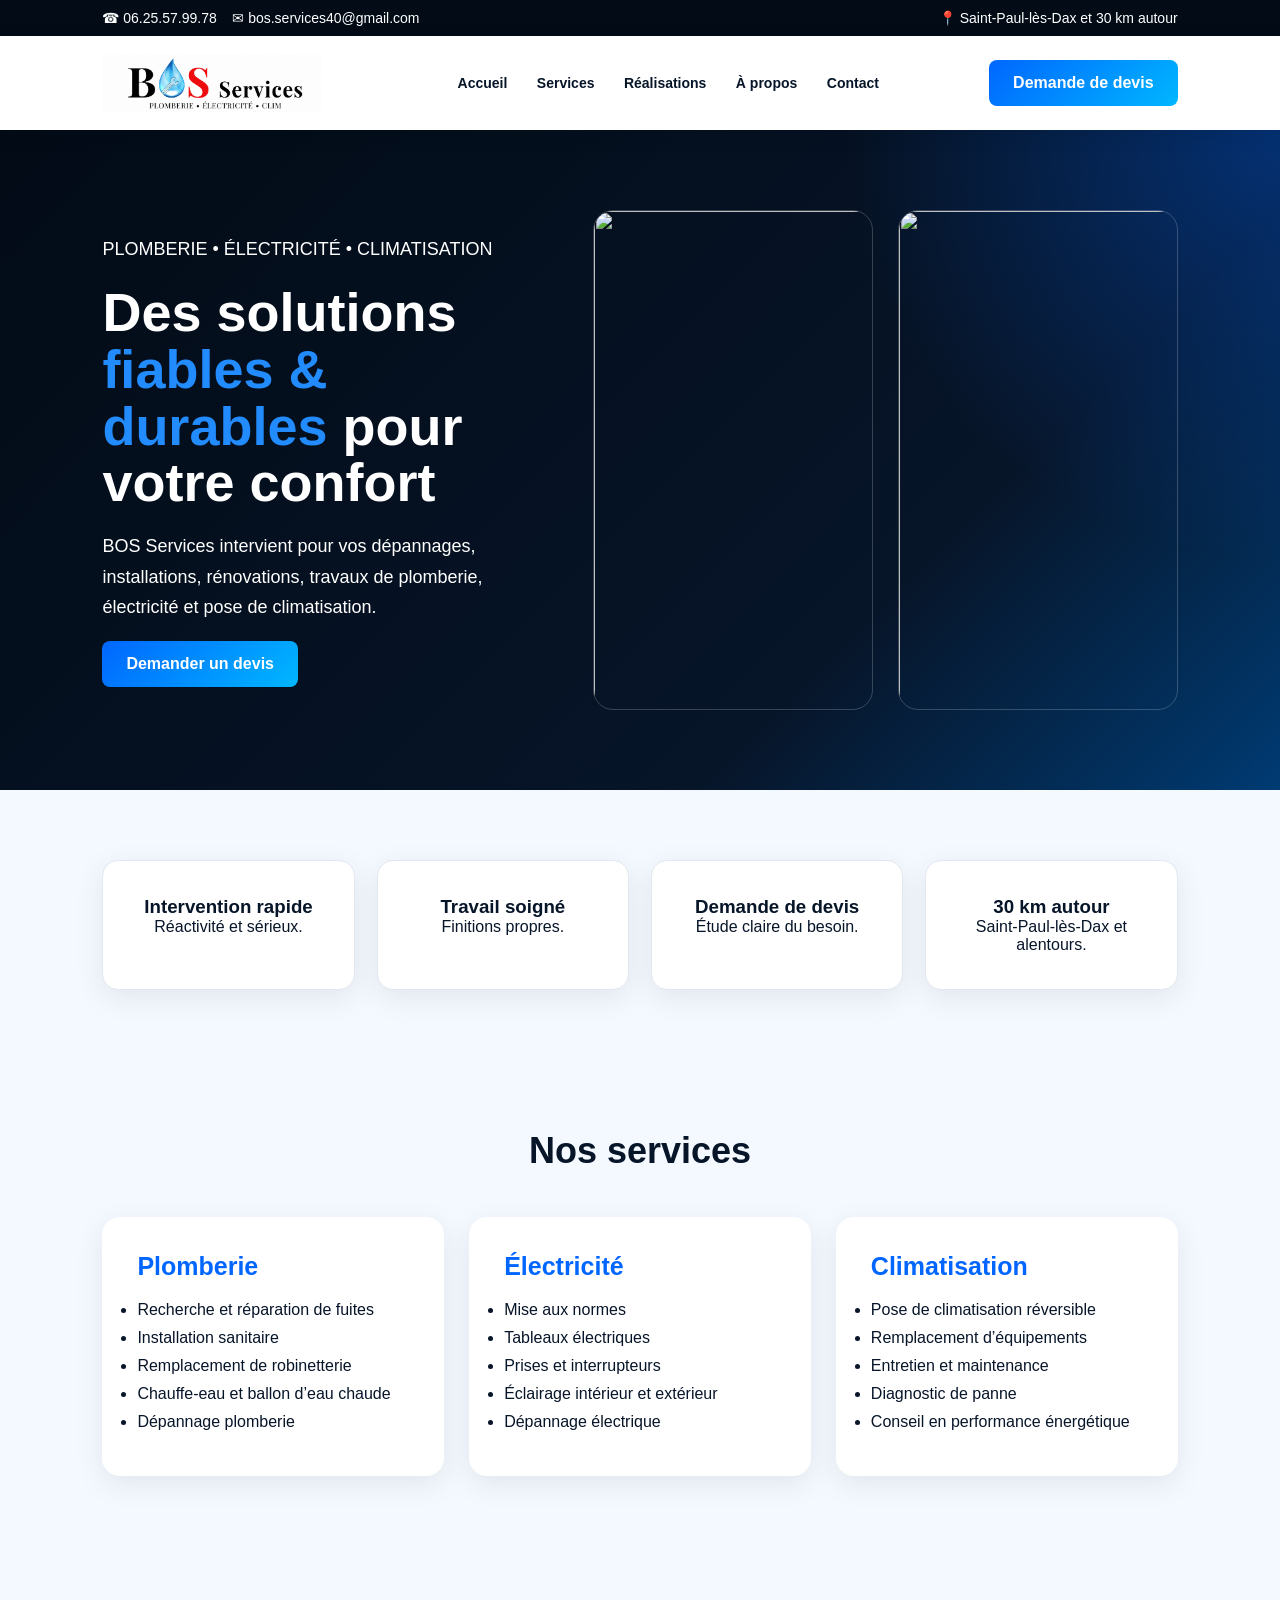
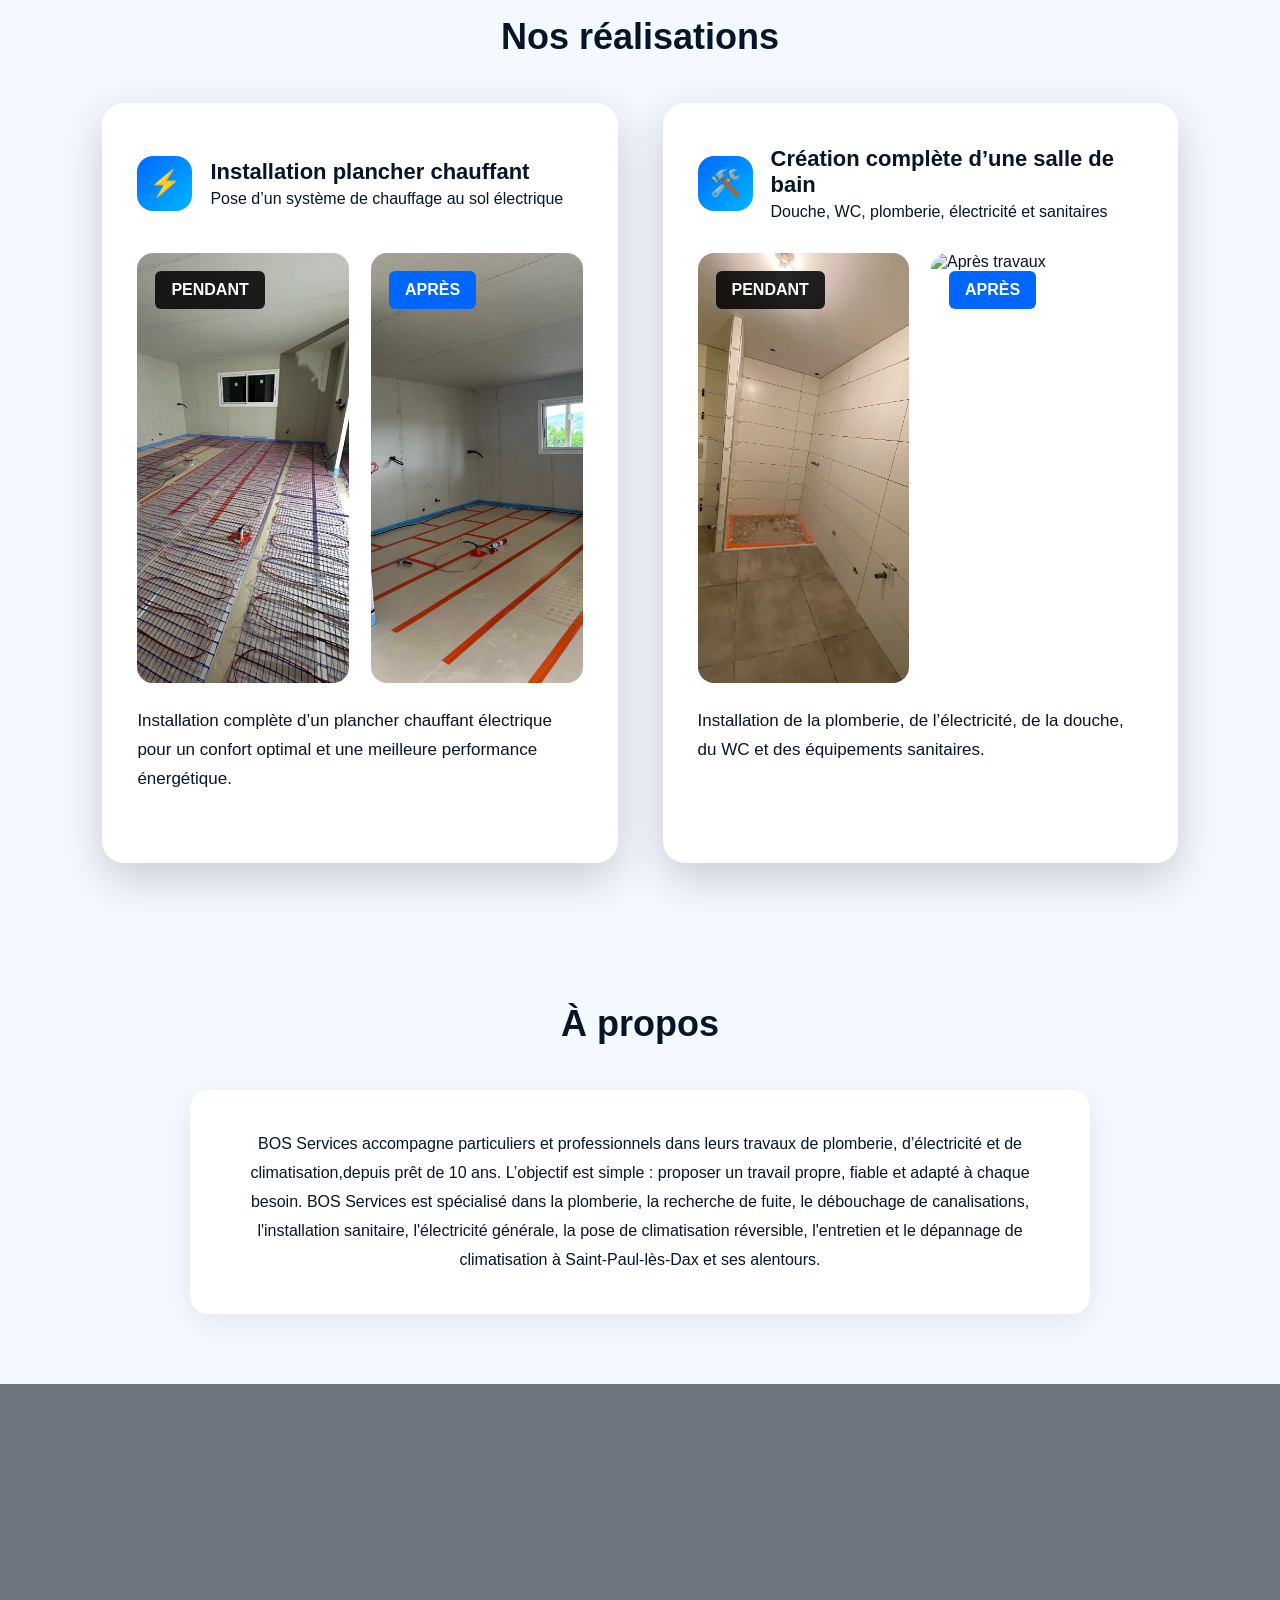
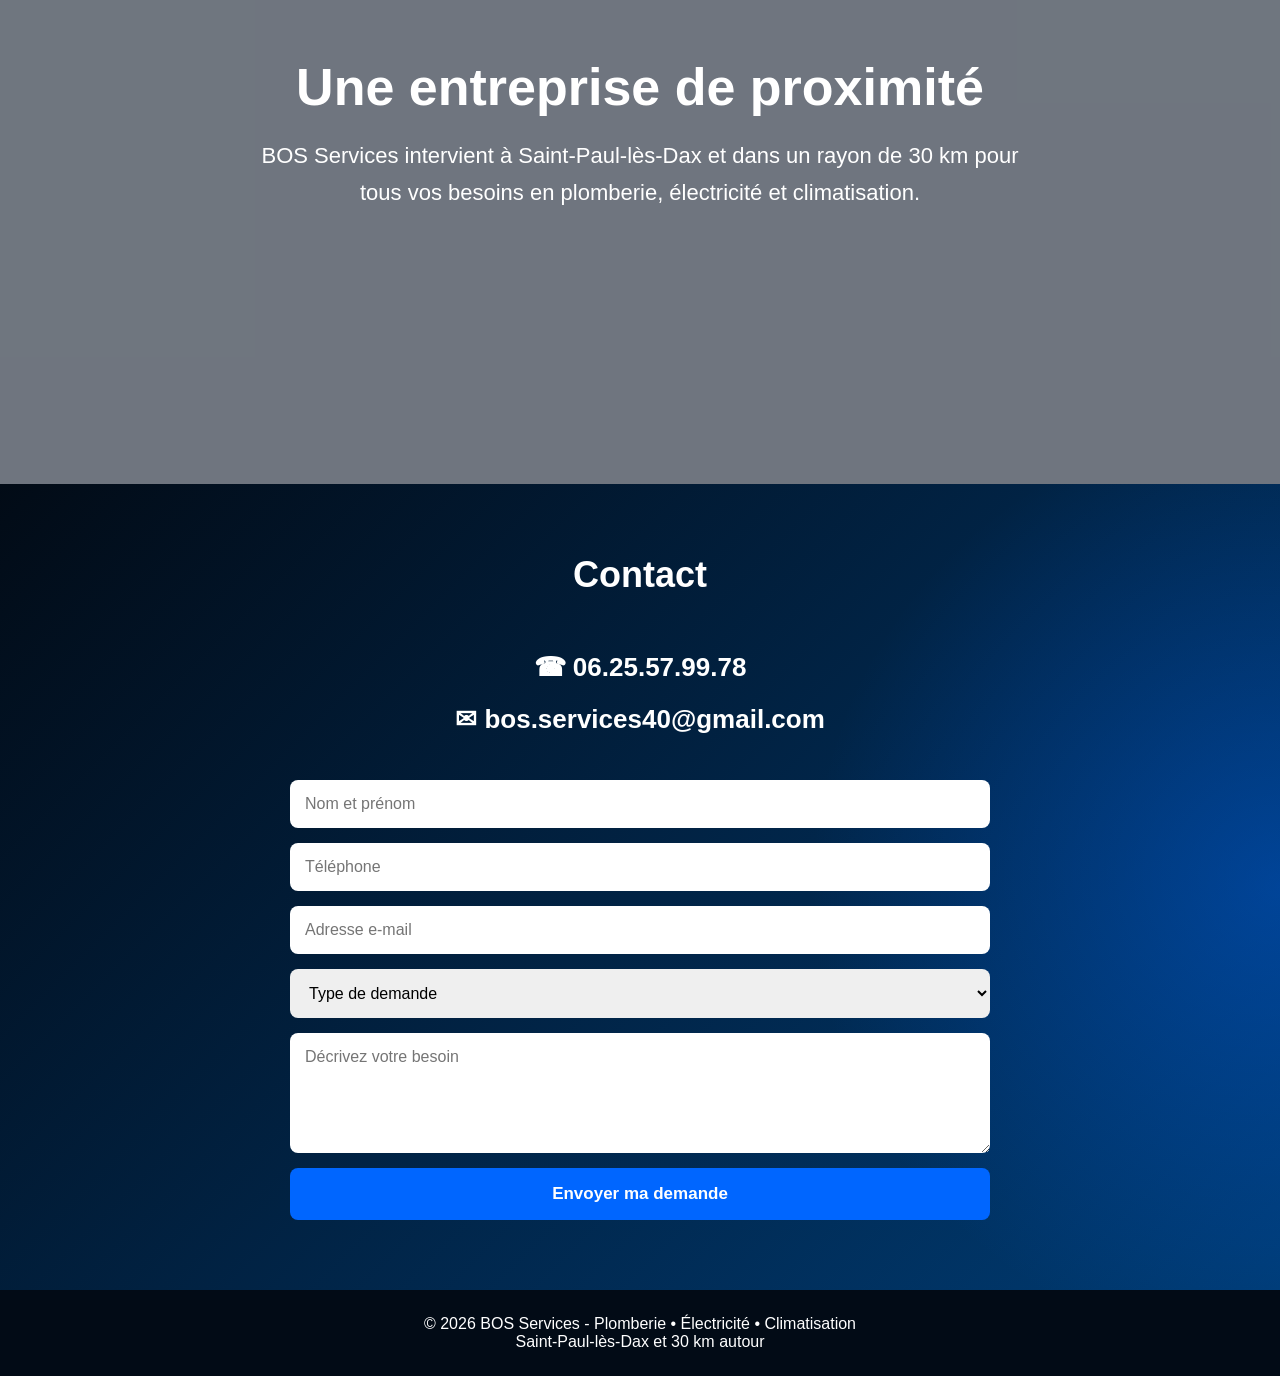
==== index.html @ 1bd865d2 "Add files via upload" ====
<!DOCTYPE html>
<html lang="fr">
<head>
  <meta charset="UTF-8">
  <meta name="description" content="BOS Services intervient à Saint-Paul-lès-Dax et dans un rayon de 30 km pour vos travaux de plomberie, recherche de fuite, débouchage, électricité, climatisation, dépannage et rénovation.">
  <title>BOS Services | Plombier, Électricien et Climatisation à Saint-Paul-lès-Dax</title>

  <style>
    * {
      margin: 0;
      padding: 0;
      box-sizing: border-box;
      font-family: Arial, Helvetica, sans-serif;
    }

    body {
      background: #f4f8ff;
      color: #071529;
    }

    .topbar {
      background: #020b16;
      color: white;
      padding: 10px 8%;
      display: flex;
      justify-content: space-between;
      font-size: 14px;
    }

    header {
      background: white;
      padding: 18px 8%;
      display: flex;
      align-items: center;
      justify-content: space-between;
      position: sticky;
      top: 0;
      z-index: 10;
      box-shadow: 0 4px 20px rgba(0,0,0,0.08);
    }

    header img {
      width: 220px;
    }

    nav a {
      margin-left: 25px;
      text-decoration: none;
      color: #071529;
      font-weight: bold;
      font-size: 14px;
    }

    .btn {
      background: linear-gradient(135deg, #0066ff, #00b7ff);
      color: white;
      padding: 14px 24px;
      border-radius: 8px;
      text-decoration: none;
      font-weight: bold;
      display: inline-block;
    }

    .hero {
      min-height: 620px;
      padding: 80px 8%;
      background:
        radial-gradient(circle at top right, rgba(0,102,255,0.35), transparent 30%),
        linear-gradient(135deg, #020b16, #071529 70%, #003b73);
      color: white;
      display: grid;
      grid-template-columns: 1fr 1fr;
      gap: 50px;
      align-items: center;
    }

    .hero h1 {
      font-size: 54px;
      line-height: 1.05;
      margin: 20px 0;
    }

    .hero h1 span {
      color: #228cff;
    }

    .hero p {
      font-size: 18px;
      max-width: 520px;
      line-height: 1.7;
    }

    .hero-gallery{
    display:flex;
    justify-content:center;
    gap:25px;
}

.hero-gallery img{
    width:280px;
    height:500px;
    object-fit:cover;
    border-radius:20px;
    border:1px solid rgba(255,255,255,0.2);
    transition:0.4s;
}

.hero-gallery img:hover{
    transform:scale(1.05);
    box-shadow:0 20px 40px rgba(0,102,255,0.4);
}

    section {
      padding: 70px 8%;
    }

    h2 {
      text-align: center;
      font-size: 36px;
      margin-bottom: 45px;
      color: #071529;
    }

    .cards {
      display: grid;
      grid-template-columns: repeat(4, 1fr);
      gap: 22px;
    }

    .card {
      background: white;
      padding: 35px;
      border-radius: 16px;
      text-align: center;
      box-shadow: 0 8px 30px rgba(0,0,0,0.08);
      border: 1px solid #e2e8f0;
    }

    .services {
      display: grid;
      grid-template-columns: repeat(3, 1fr);
      gap: 25px;
    }

    .service {
      background: white;
      padding: 35px;
      border-radius: 18px;
      box-shadow: 0 8px 30px rgba(0,0,0,0.08);
    }

    .service h3 {
      color: #0066ff;
      margin-bottom: 20px;
      font-size: 25px;
    }

    .service li {
      margin: 10px 0;
    }

    .dark {
      background: linear-gradient(135deg, #020b16, #071529);
      color: white;
    }

    .dark h2 {
      color: white;
    }

    .gallery {
      display: grid;
      grid-template-columns: repeat(4, 1fr);
      gap: 18px;
    }

    .gallery img {
    width: 100%;
    height: 260px;
    object-fit: cover;
    border-radius: 14px;
    transition: all 0.35s ease;
    cursor: pointer;
    position: relative;
   }

   .gallery img:hover {
    transform: scale(1.08);
    box-shadow: 0 20px 40px rgba(0,102,255,0.35);
    z-index: 100;
  }

    .about, .zone {
      max-width: 900px;
      margin: auto;
      background: white;
      padding: 40px;
      border-radius: 18px;
      line-height: 1.8;
      box-shadow: 0 8px 30px rgba(0,0,0,0.08);
      text-align: center;
    }

    .contact {
      background:
        radial-gradient(circle at right, rgba(0,102,255,0.35), transparent 35%),
        linear-gradient(135deg, #020b16, #003b73);
      color: white;
      text-align: center;
    }

    .contact h2 {
      color: white;
    }

    .contact-box {
      font-size: 26px;
      font-weight: bold;
      line-height: 2;
    }

    .contact-box a {
      color: white;
      text-decoration: none;
    }

    form {
      max-width: 700px;
      margin: 35px auto 0;
      display: grid;
      gap: 15px;
    }

    input, select, textarea {
      padding: 15px;
      border-radius: 8px;
      border: none;
      font-size: 16px;
    }

    button {
      padding: 16px;
      background: #0066ff;
      color: white;
      border: none;
      border-radius: 8px;
      font-weight: bold;
      font-size: 17px;
      cursor: pointer;
    }

    footer {
      background: #020b16;
      color: white;
      text-align: center;
      padding: 25px;
    }

    @media (max-width: 900px) {
      .hero {
        grid-template-columns: 1fr;
      }

      .cards, .services, .gallery {
        grid-template-columns: 1fr;
      }

      nav {
        display: none;
      }

      header img {
        width: 170px;
      }

      .hero h1 {
        font-size: 38px;
      }

      .topbar {
        flex-direction: column;
        gap: 8px;
      }
    }
.camion-parallax {
    height: 700px;
    background-image: url("camion-bos.png");
    background-size: cover;
    background-position: center;
    background-attachment: fixed;
    position: relative;
}

.camion-parallax::before {
    content: "";
    position: absolute;
    inset: 0;
    background: rgba(2,11,22,0.55);
}

.overlay {
    position: relative;
    z-index: 2;
    height: 100%;
    display: flex;
    flex-direction: column;
    justify-content: center;
    align-items: center;
    color: white;
    text-align: center;
    padding: 40px;
}

.overlay h2 {
    font-size: 52px;
    margin-bottom: 20px;
    color: white;
}

.overlay p {
    font-size: 22px;
    max-width: 800px;
    line-height: 1.7;
}

@media(max-width:900px) {
  .realisations-hero,
  .avant-apres-grid {
    grid-template-columns: 1fr;
  }

  .realisations-hero h2 {
    font-size: 42px;
  }

  .realisation-heading{
    display:flex;
    align-items:center;
    gap:15px;
    min-height:90px;
}

  .image-compare img {
    height: 320px;
  }
}
.realisations-grid{
    display:grid;
    grid-template-columns:repeat(auto-fit,minmax(650px,1fr));
    gap:50px;
    max-width:1600px;
    margin:auto;
}

@media(max-width:1200px){
    .realisations-grid{
        grid-template-columns:1fr;
    }
}
.realisations-grid {
  align-items: stretch;
}

.realisation-bloc{
    background:linear-gradient(135deg, #0a1f44, #123b8b);
    border-radius:20px;

    padding:30px;
    box-shadow:0 15px 40px rgba(0,102,255,0.25);

    display:flex;
    flex-direction:column;

    min-height:760px;
}

.realisation-heading h3{
    margin:0;
    font-size:22px;
}

.realisation-heading p{
    margin-top:5px;
}

.avant-apres-grid {
  margin-top: 10px;
}

.image-compare img {
  height: 420px;
  object-fit: cover;
}

.texte-realisation,
.description {
  min-height: 70px;
  margin-top: 25px;
}
.realisations-grid {
  display: grid;
  grid-template-columns: repeat(2, 1fr);
  gap: 45px;
  max-width: 1700px;
  margin: auto;
}

.realisation-bloc {
  background: white;
  border-radius: 22px;
  padding: 35px;
  box-shadow: 0 15px 45px rgba(0,0,0,0.18);
}

.realisation-heading {
  display: flex;
  align-items: center;
  gap: 18px;
  min-height: 90px;
}

.icon-realisation {
  width: 55px;
  height: 55px;
  background: linear-gradient(135deg, #0066ff, #00b7ff);
  color: white;
  border-radius: 16px;
  display: flex;
  align-items: center;
  justify-content: center;
  font-size: 26px;
  flex-shrink: 0;
}

.avant-apres-grid {
  display: grid;
  grid-template-columns: 1fr 1fr;
  gap: 22px;
  margin-top: 25px;
}

.image-compare {
  position: relative;
  overflow: hidden;
  border-radius: 16px;
}

.image-compare img {
  width: 100%;
  height: 430px;
  object-fit: cover;
  display: block;
}

.label-avant,
.label-apres {
  position: absolute;
  top: 18px;
  left: 18px;
  z-index: 2;
  color: white;
  padding: 10px 16px;
  border-radius: 6px;
  font-weight: bold;
}

.label-avant {
  background: rgba(0,0,0,0.85);
}

.label-apres {
  background: #0066ff;
}

.texte-realisation {
  margin-top: 24px;
  font-size: 17px;
  line-height: 1.7;
  color: #071529;
}

@media(max-width:1200px) {
  .realisations-grid {
    grid-template-columns: 1fr;
  }
}
  </style>
</head>

<body>

  <div class="topbar">
    <div>☎ 06.25.57.99.78 &nbsp;&nbsp; ✉ bos.services40@gmail.com</div>
    <div>📍 Saint-Paul-lès-Dax et 30 km autour</div>
  </div>

  <header>
    <img src="logo.png" alt="BOS Services">
    <nav>
  <a href="#accueil">Accueil</a>
  <a href="#services">Services</a>
  <a href="#realisations">Réalisations</a>
  <a href="#apropos">À propos</a>
  <a href="#contact">Contact</a>
</nav>
    <a class="btn" href="#contact">Demande de devis</a>
  </header>

  <section class="hero" id="accueil">
    <div>
      <p>PLOMBERIE • ÉLECTRICITÉ • CLIMATISATION</p>
      <h1>Des solutions <span>fiables & durables</span> pour votre confort</h1>
      <p>
        BOS Services intervient pour vos dépannages, installations, rénovations,
        travaux de plomberie, électricité et pose de climatisation.
      </p>
      <br>
      <a class="btn" href="#contact">Demander un devis</a>
    </div>

    <div class="hero-gallery">
    <img src="realisation2.jpg">
    <img src="realisation8.jpg">
</div>
  </section>

  <section>
    <div class="cards">
      <div class="card"><h3>Intervention rapide</h3><p>Réactivité et sérieux.</p></div>
      <div class="card"><h3>Travail soigné</h3><p>Finitions propres.</p></div>
      <div class="card"><h3>Demande de devis</h3><p>Étude claire du besoin.</p></div>
      <div class="card"><h3>30 km autour</h3><p>Saint-Paul-lès-Dax et alentours.</p></div>
    </div>
  </section>

  <section id="services">
    <h2>Nos services</h2>

    <div class="services">
      <div class="service">
        <h3>Plomberie</h3>
        <ul>
          <li>Recherche et réparation de fuites</li>
          <li>Installation sanitaire</li>
          <li>Remplacement de robinetterie</li>
          <li>Chauffe-eau et ballon d’eau chaude</li>
          <li>Dépannage plomberie</li>
        </ul>
      </div>

      <div class="service">
        <h3>Électricité</h3>
        <ul>
          <li>Mise aux normes</li>
          <li>Tableaux électriques</li>
          <li>Prises et interrupteurs</li>
          <li>Éclairage intérieur et extérieur</li>
          <li>Dépannage électrique</li>
        </ul>
      </div>

      <div class="service">
        <h3>Climatisation</h3>
        <ul>
          <li>Pose de climatisation réversible</li>
          <li>Remplacement d’équipements</li>
          <li>Entretien et maintenance</li>
          <li>Diagnostic de panne</li>
          <li>Conseil en performance énergétique</li>
        </ul>
      </div>
    </div>
  </section>

 <section class="realisations-premium" id="realisations">

  <h2 class="titre-realisations">Nos réalisations</h2>

  <div class="realisations-grid">

    <div class="realisation-bloc">
      <div class="realisation-heading">
        <div class="icon-realisation">⚡</div>
        <div>
          <h3>Installation plancher chauffant</h3>
          <p>Pose d’un système de chauffage au sol électrique</p>
        </div>
      </div>

      <div class="avant-apres-grid">
        <div class="image-compare">
          <span class="label-avant">PENDANT</span>
          <img src="avant1.jpg" alt="Pendant travaux">
        </div>

        <div class="image-compare">
          <span class="label-apres">APRÈS</span>
          <img src="apres1.jpg" alt="Après travaux">
        </div>
      </div>

      <p class="texte-realisation">
        Installation complète d’un plancher chauffant électrique pour un confort optimal
        et une meilleure performance énergétique.
      </p>
    </div>

    <div class="realisation-bloc">
      <div class="realisation-heading">
        <div class="icon-realisation">🛠️</div>
        <div>
          <h3>Création complète d’une salle de bain</h3>
          <p>Douche, WC, plomberie, électricité et sanitaires</p>
        </div>
      </div>

      <div class="avant-apres-grid">
        <div class="image-compare">
          <span class="label-avant">PENDANT</span>
          <img src="avant2.jpg" alt="Pendant travaux">
        </div>

        <div class="image-compare">
          <span class="label-apres">APRÈS</span>
          <img src="apres2.jpg" alt="Après travaux">
        </div>
      </div>

      <p class="texte-realisation">
        Installation de la plomberie, de l’électricité, de la douche, du WC
        et des équipements sanitaires.
      </p>
    </div>

  </div>

</section>

  <section id="apropos">
    <h2>À propos</h2>
    <div class="about">
      <p>
        BOS Services accompagne particuliers et professionnels dans leurs travaux
        de plomberie, d’électricité et de climatisation,depuis prêt de 10 ans. L’objectif est simple :
        proposer un travail propre, fiable et adapté à chaque besoin.

	BOS Services est spécialisé dans la plomberie, la recherche de fuite, le débouchage de canalisations, l'installation sanitaire, l'électricité générale, la pose de     	climatisation réversible, l'entretien et le dépannage de climatisation à Saint-Paul-lès-Dax et ses alentours.
      </p>
    </div>
  </section>


  <section class="camion-parallax">
    <div class="overlay">
        <h2>Une entreprise de proximité</h2>
        <p>
            BOS Services intervient à Saint-Paul-lès-Dax et dans un rayon de 30 km
            pour tous vos besoins en plomberie, électricité et climatisation.
        </p>
    </div>
</section>

    <section class="contact" id="contact">
    <h2>Contact</h2>

    <div class="contact-box">
      <p>☎ <a href="tel:0625579978">06.25.57.99.78</a></p>
      <p>✉ <a href="mailto:bos.services40@gmail.com">bos.services40@gmail.com</a></p>
    </div>

    <form>
      <input type="text" placeholder="Nom et prénom">
      <input type="tel" placeholder="Téléphone">
      <input type="email" placeholder="Adresse e-mail">
      <select>
        <option>Type de demande</option>
        <option>Plomberie</option>
        <option>Électricité</option>
        <option>Climatisation</option>
        <option>Autre</option>
      </select>
      <textarea rows="5" placeholder="Décrivez votre besoin"></textarea>
      <button type="submit">Envoyer ma demande</button>
    </form>
  </section>

  <footer>
    <p>© 2026 BOS Services - Plomberie • Électricité • Climatisation</p>
    <p>Saint-Paul-lès-Dax et 30 km autour</p>
  </footer>

</body>
</html>
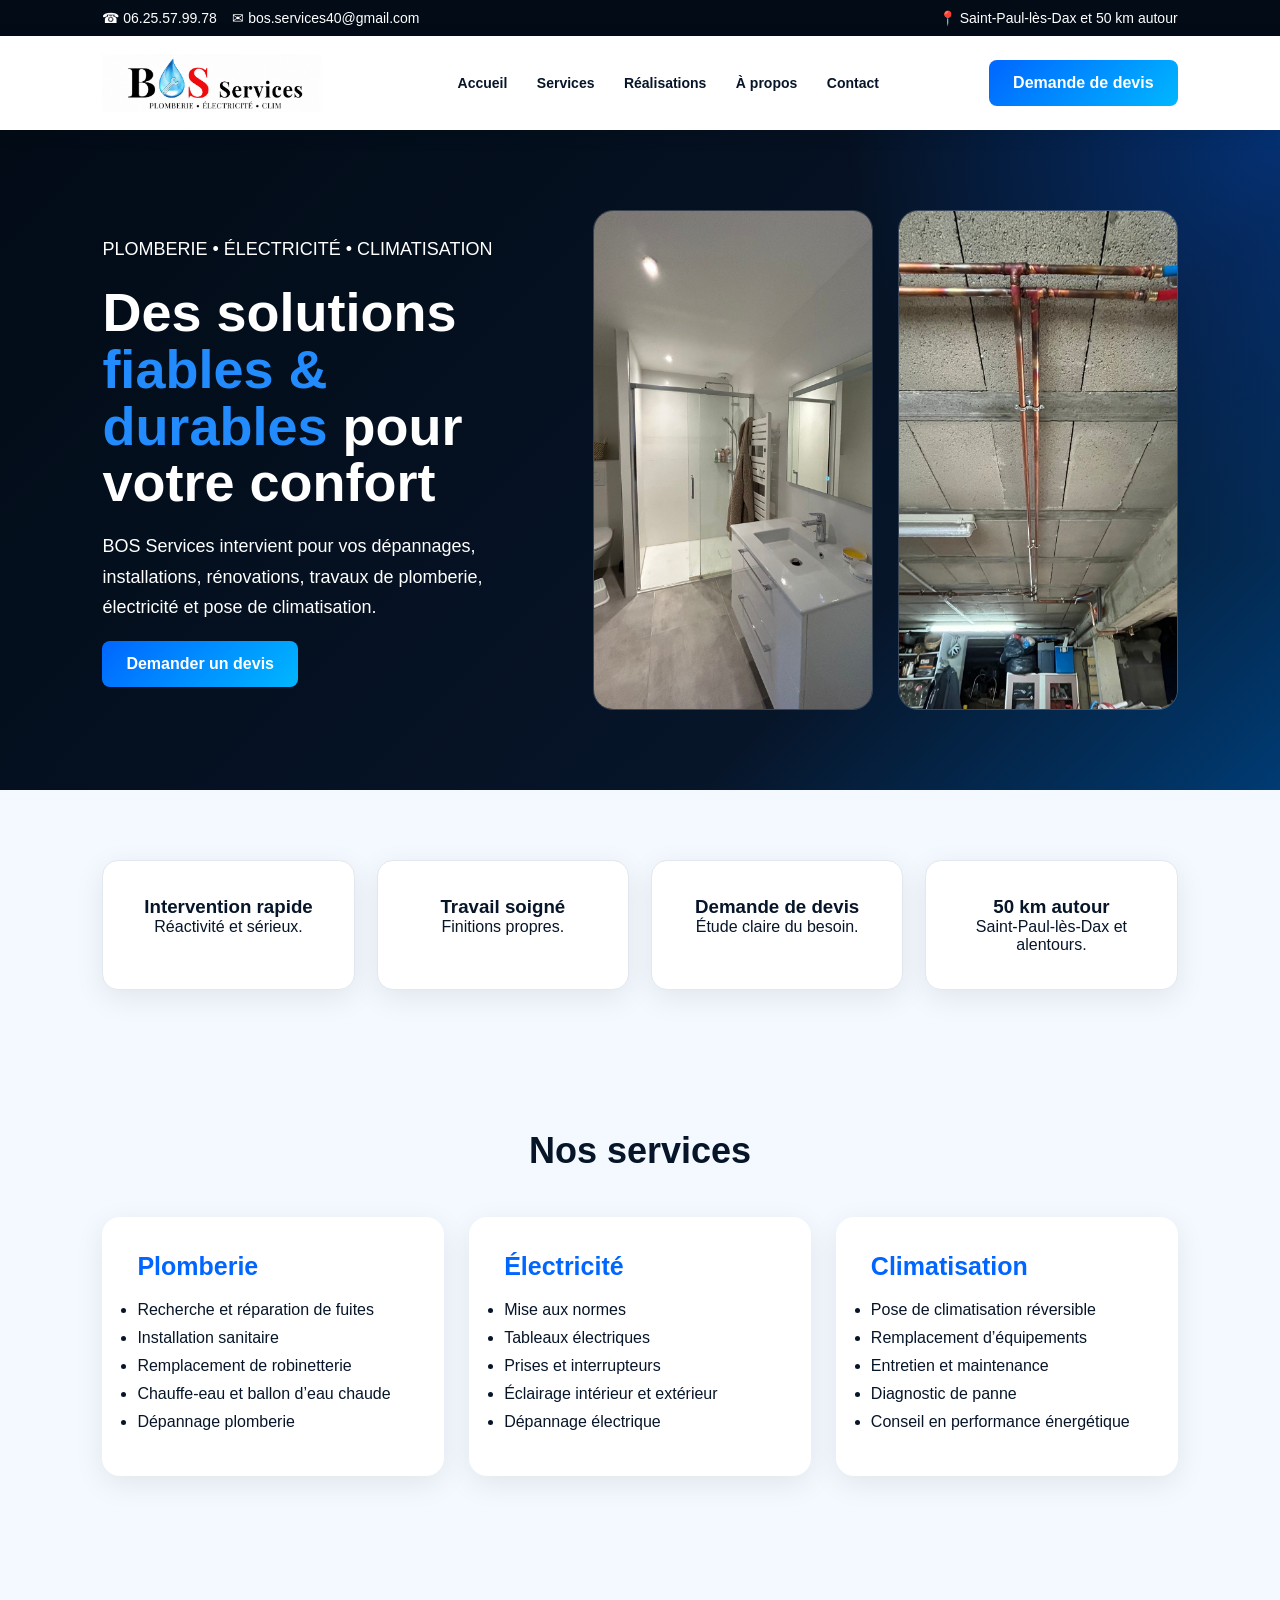
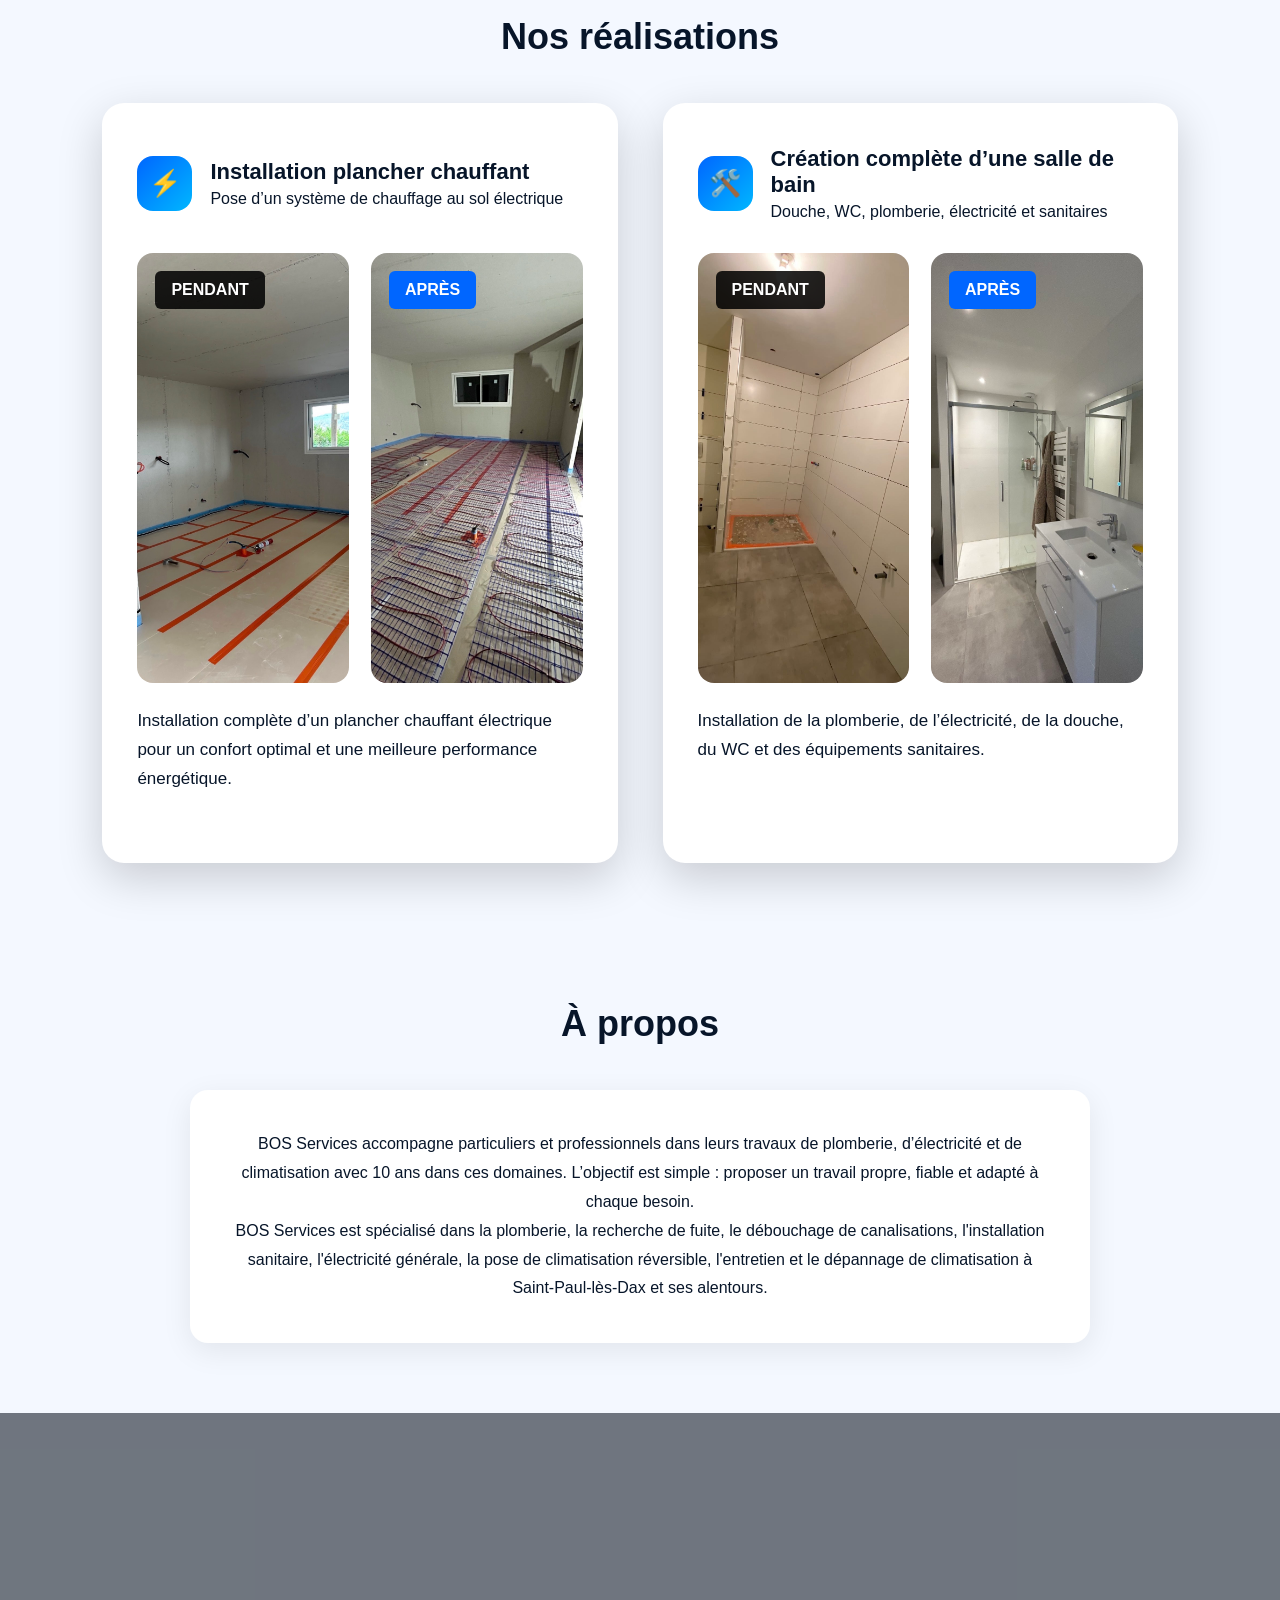
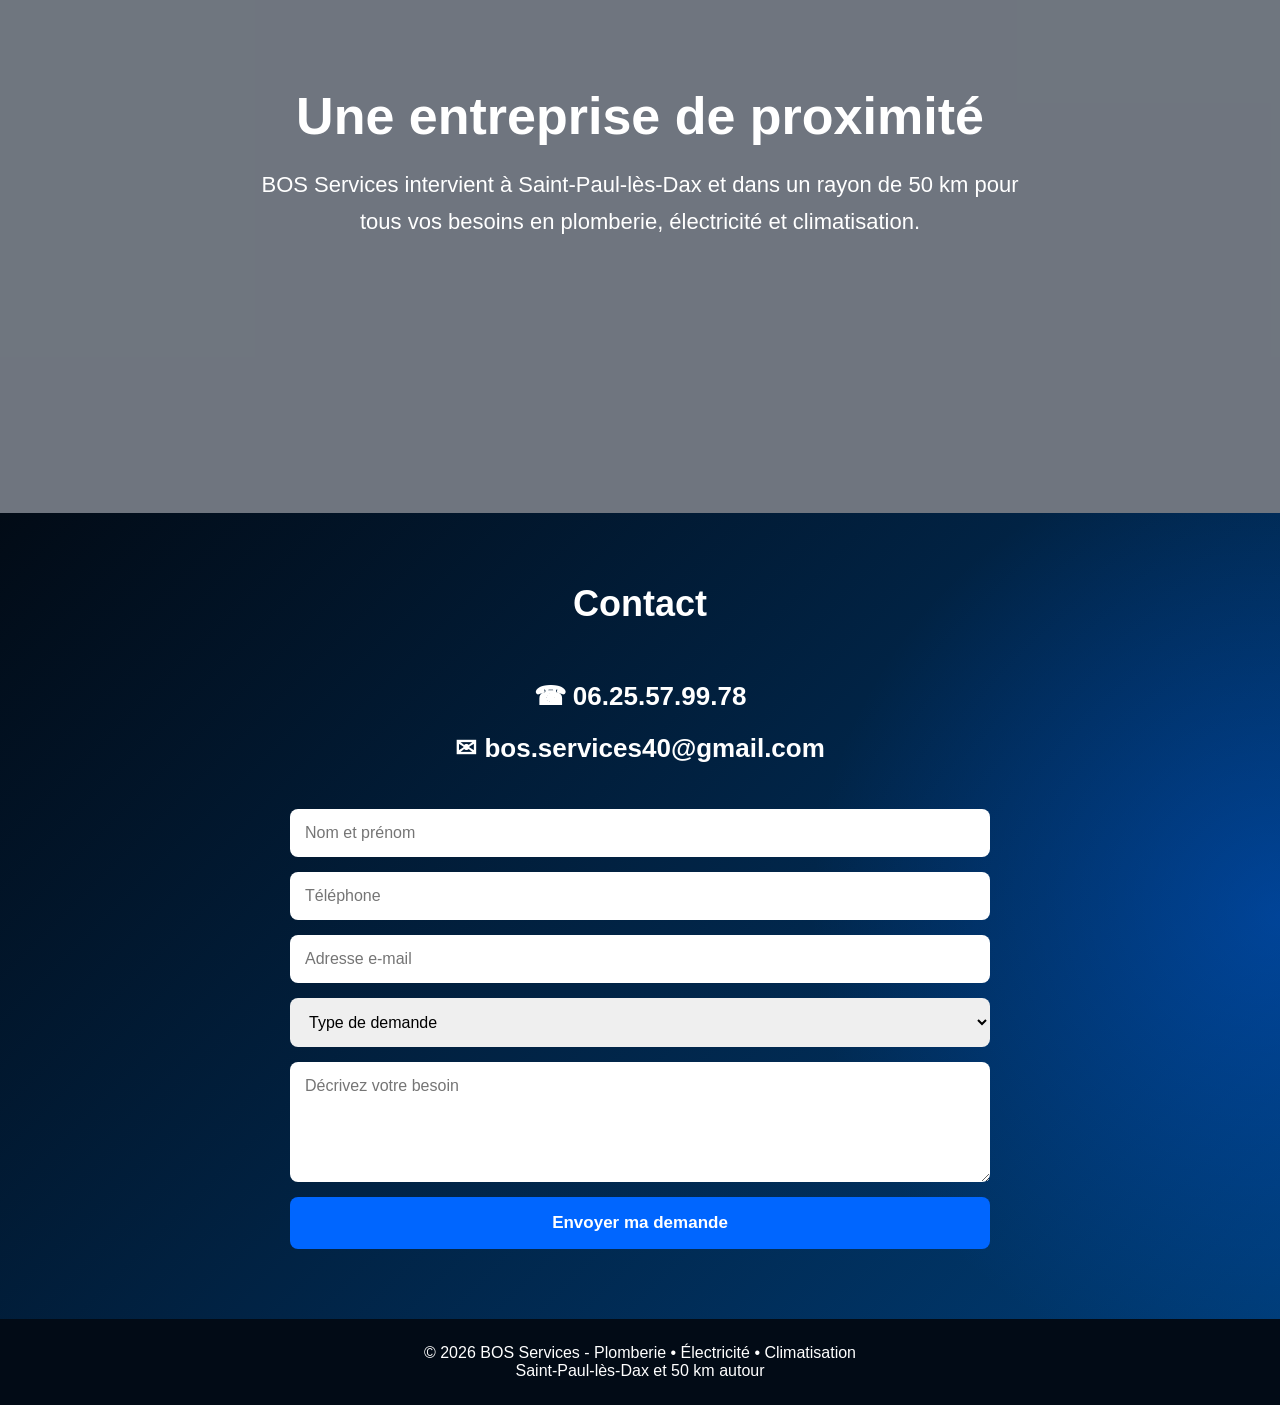
==== commit 3fa35f09: "Modification complete demander JB Reprise photos realisation et page de garde + modification kilomét" ====
--- a/index.html
+++ b/index.html
@@ -2,7 +2,7 @@
 <html lang="fr">
 <head>
   <meta charset="UTF-8">
-  <meta name="description" content="BOS Services intervient à Saint-Paul-lès-Dax et dans un rayon de 30 km pour vos travaux de plomberie, recherche de fuite, débouchage, électricité, climatisation, dépannage et rénovation.">
+  <meta name="description" content="BOS Services intervient à Saint-Paul-lès-Dax et dans un rayon de 50 km pour vos travaux de plomberie, recherche de fuite, débouchage, électricité, climatisation, dépannage et rénovation.">
   <title>BOS Services | Plombier, Électricien et Climatisation à Saint-Paul-lès-Dax</title>
 
   <style>
@@ -491,7 +491,7 @@
 
   <div class="topbar">
     <div>☎ 06.25.57.99.78 &nbsp;&nbsp; ✉ bos.services40@gmail.com</div>
-    <div>📍 Saint-Paul-lès-Dax et 30 km autour</div>
+    <div>📍 Saint-Paul-lès-Dax et 50 km autour</div>
   </div>
 
   <header>
@@ -519,7 +519,7 @@
     </div>
 
     <div class="hero-gallery">
-    <img src="realisation2.jpg">
+    <img src="apres2.jpg">
     <img src="realisation8.jpg">
 </div>
   </section>
@@ -529,7 +529,7 @@
       <div class="card"><h3>Intervention rapide</h3><p>Réactivité et sérieux.</p></div>
       <div class="card"><h3>Travail soigné</h3><p>Finitions propres.</p></div>
       <div class="card"><h3>Demande de devis</h3><p>Étude claire du besoin.</p></div>
-      <div class="card"><h3>30 km autour</h3><p>Saint-Paul-lès-Dax et alentours.</p></div>
+      <div class="card"><h3>50 km autour</h3><p>Saint-Paul-lès-Dax et alentours.</p></div>
     </div>
   </section>
 
@@ -641,10 +641,13 @@
     <div class="about">
       <p>
         BOS Services accompagne particuliers et professionnels dans leurs travaux
-        de plomberie, d’électricité et de climatisation,depuis prêt de 10 ans. L’objectif est simple :
+        de plomberie, d’électricité et de climatisation avec 10 ans dans ces domaines. L’objectif est simple :
         proposer un travail propre, fiable et adapté à chaque besoin.
-
-	BOS Services est spécialisé dans la plomberie, la recherche de fuite, le débouchage de canalisations, l'installation sanitaire, l'électricité générale, la pose de     	climatisation réversible, l'entretien et le dépannage de climatisation à Saint-Paul-lès-Dax et ses alentours.
+	
+      </p>
+      <p>
+      BOS Services est spécialisé dans la plomberie, la recherche de fuite, le débouchage de canalisations, l'installation sanitaire, l'électricité générale, la pose de     	climatisation réversible, l'entretien et le dépannage de climatisation à Saint-Paul-lès-Dax et ses alentours.
+      
       </p>
     </div>
   </section>
@@ -654,7 +657,7 @@
     <div class="overlay">
         <h2>Une entreprise de proximité</h2>
         <p>
-            BOS Services intervient à Saint-Paul-lès-Dax et dans un rayon de 30 km
+            BOS Services intervient à Saint-Paul-lès-Dax et dans un rayon de 50 km
             pour tous vos besoins en plomberie, électricité et climatisation.
         </p>
     </div>
@@ -686,7 +689,7 @@
 
   <footer>
     <p>© 2026 BOS Services - Plomberie • Électricité • Climatisation</p>
-    <p>Saint-Paul-lès-Dax et 30 km autour</p>
+    <p>Saint-Paul-lès-Dax et 50 km autour</p>
   </footer>
 
 </body>
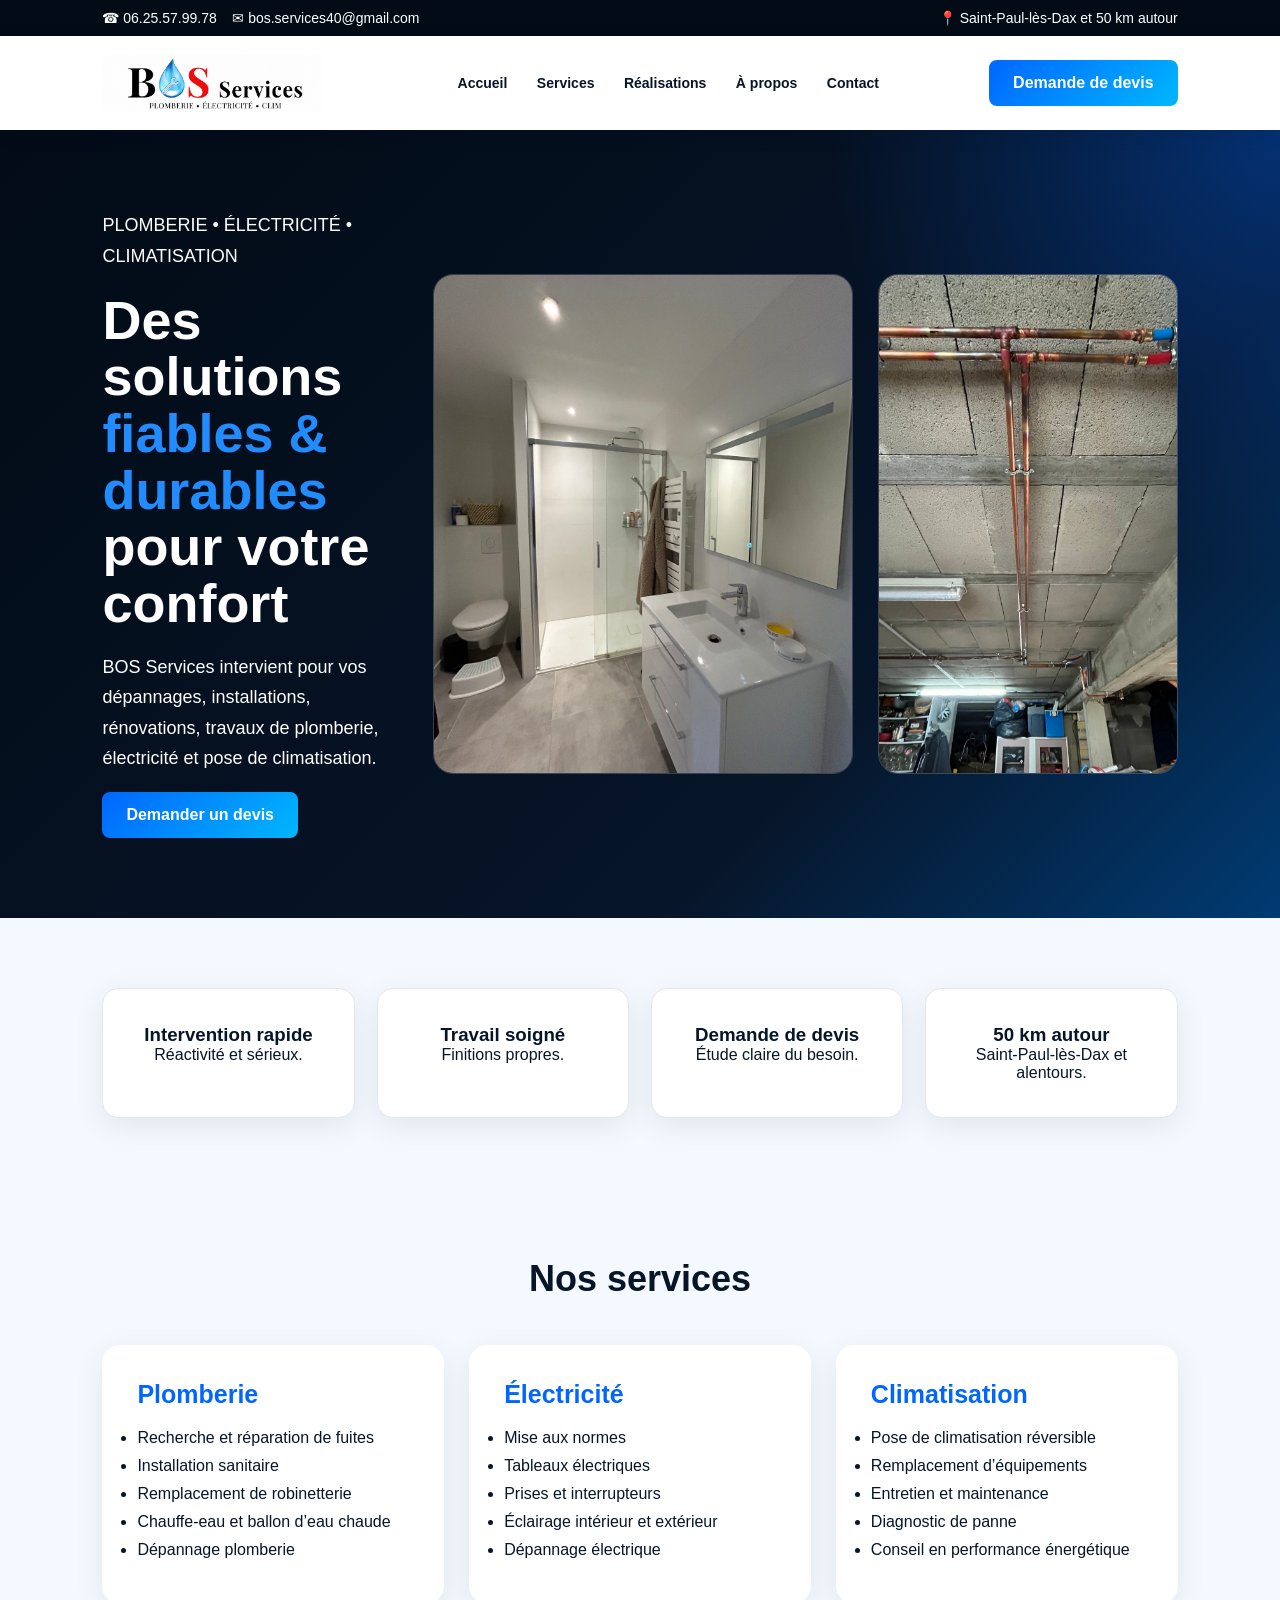
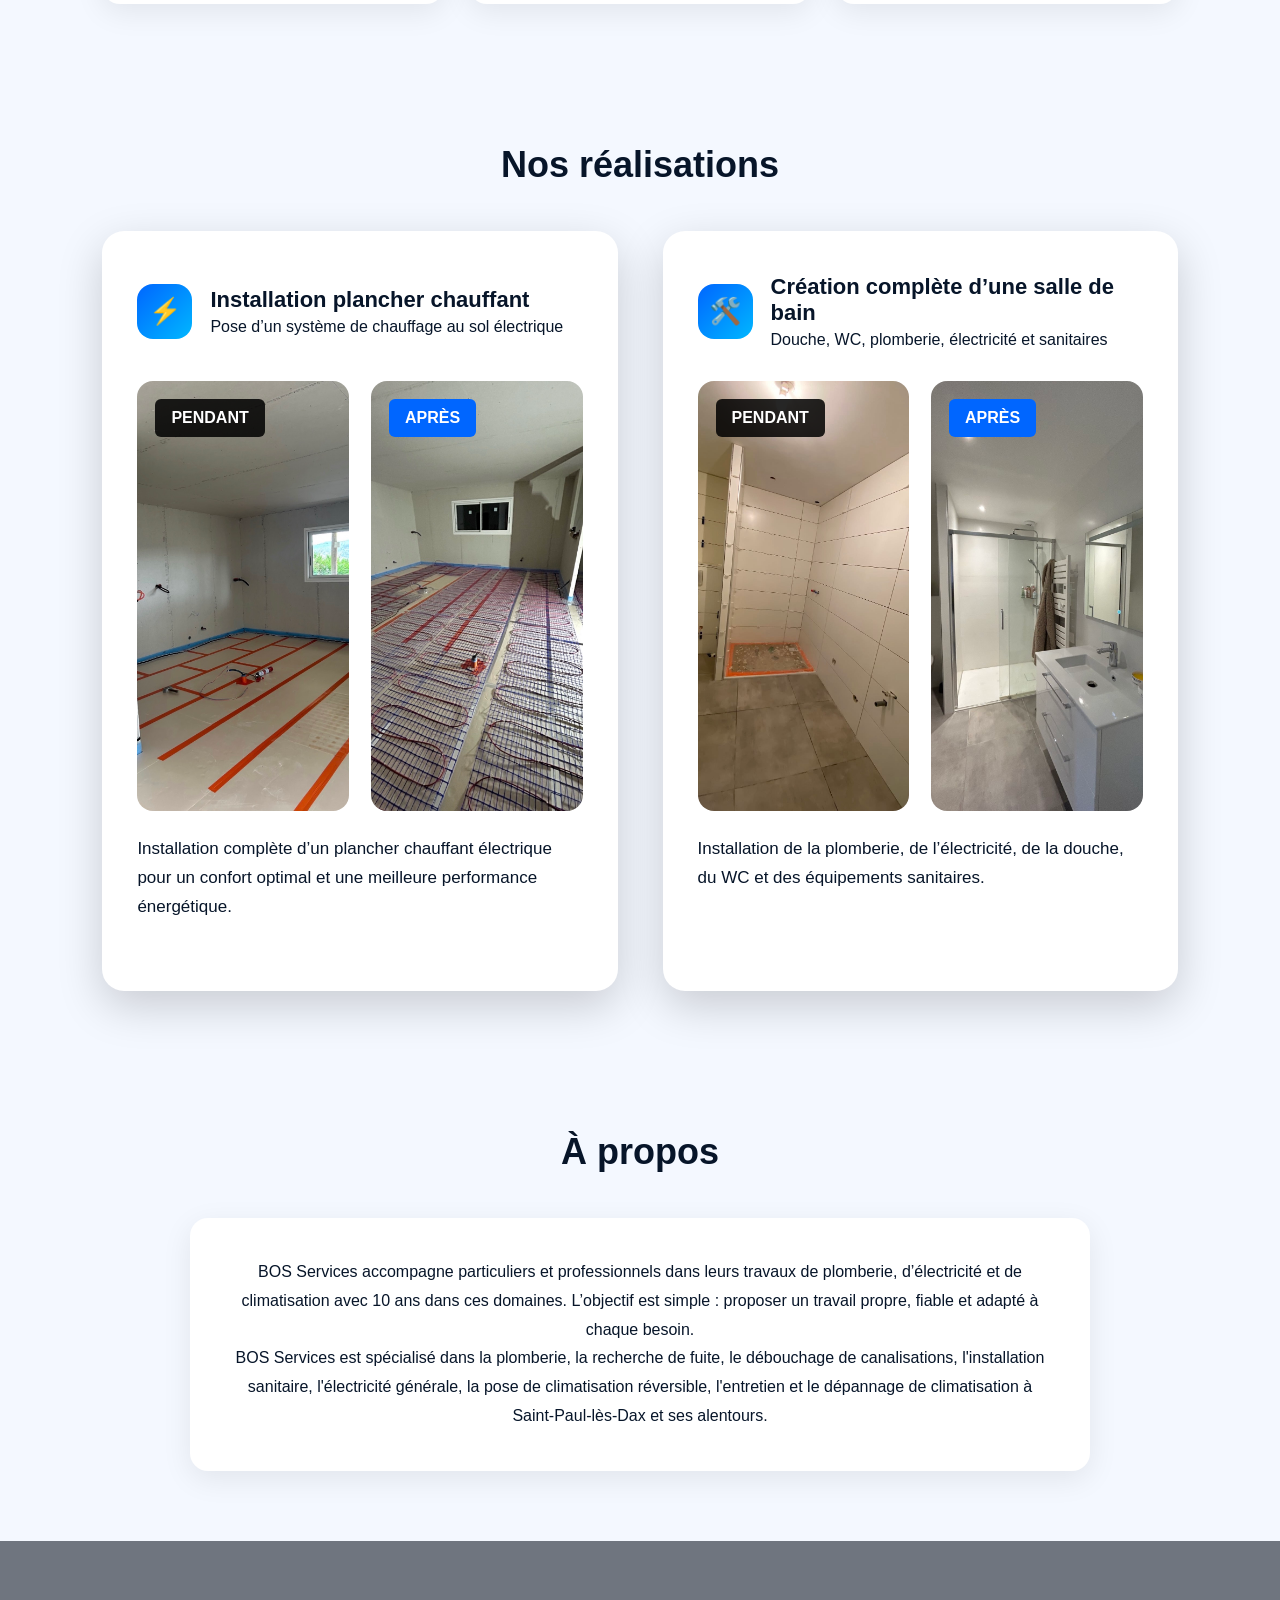
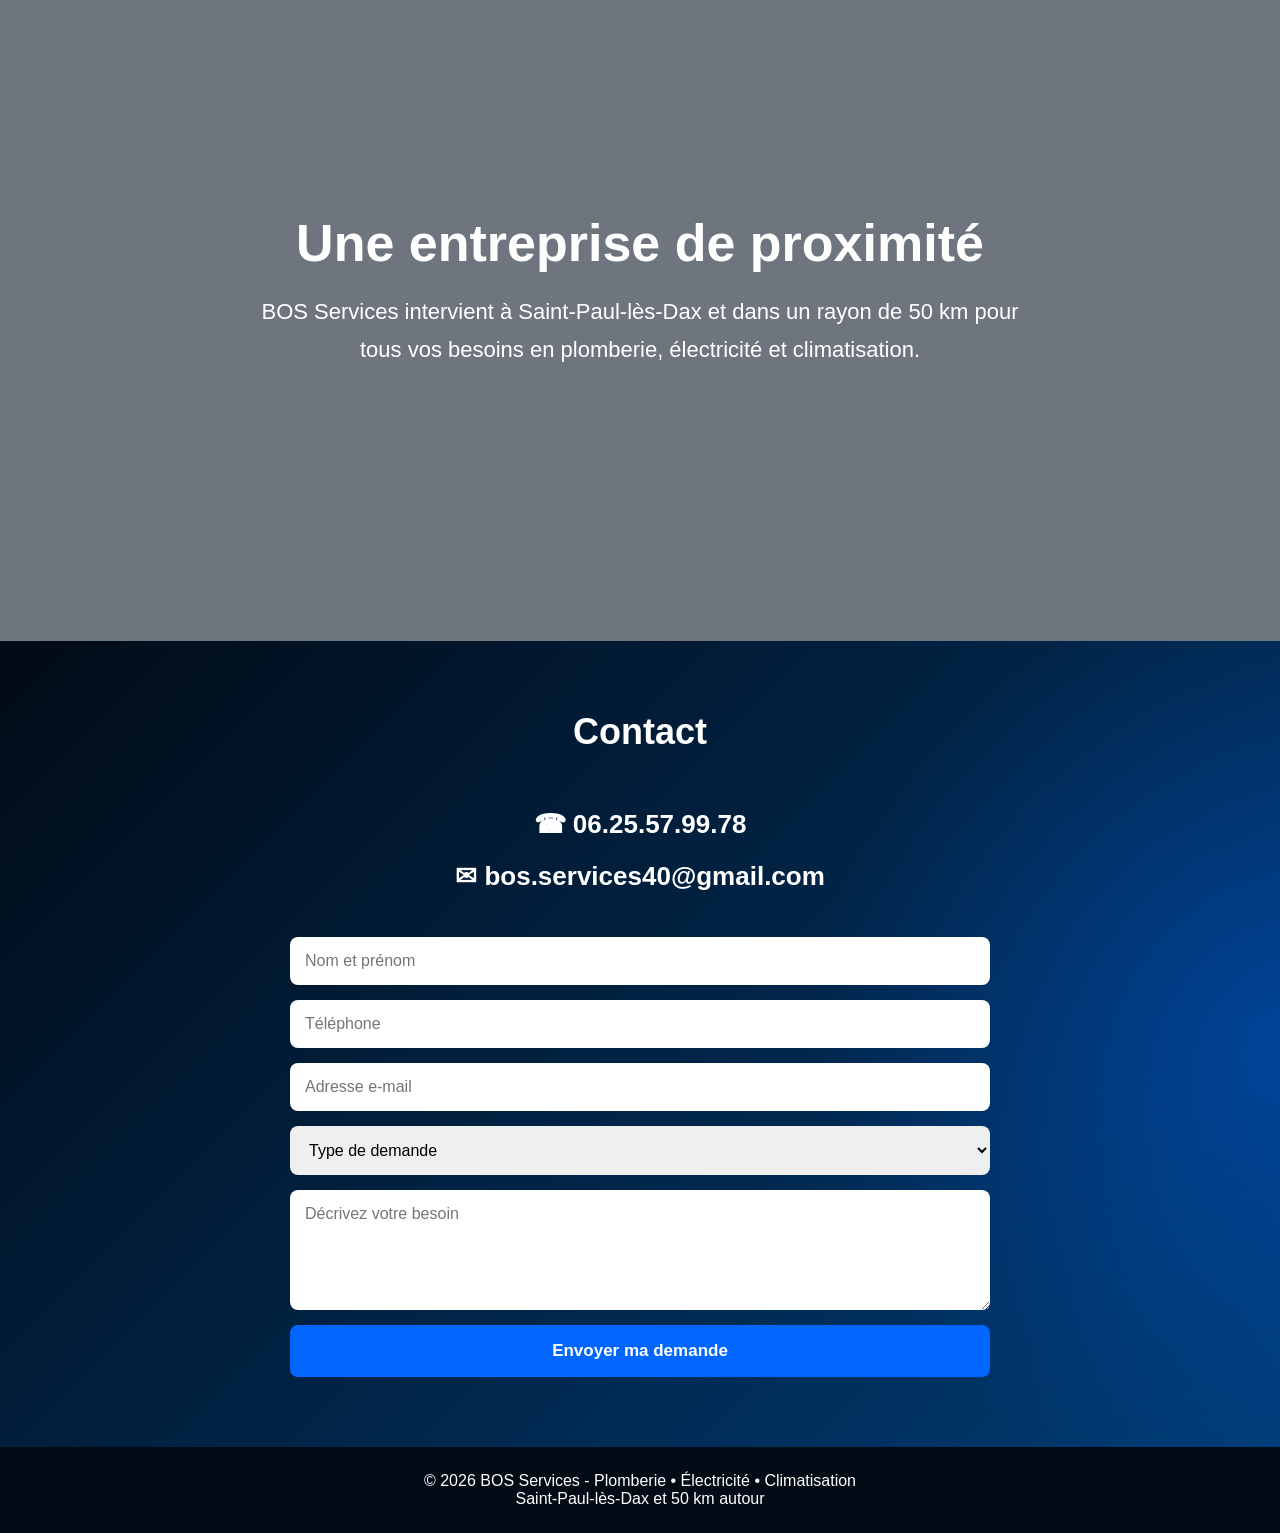
==== commit 7a7eb25d: "Modif Image de garde Image gauche plus large pour la salle de bain" ====
--- a/index.html
+++ b/index.html
@@ -94,15 +94,25 @@
     display:flex;
     justify-content:center;
     gap:25px;
+    align-items:center;
 }
 
 .hero-gallery img{
-    width:280px;
     height:500px;
     object-fit:cover;
     border-radius:20px;
     border:1px solid rgba(255,255,255,0.2);
     transition:0.4s;
+}
+
+/* Salle de bain */
+.hero-gallery img:first-child{
+    width:420px;
+}
+
+/* Plomberie */
+.hero-gallery img:last-child{
+    width:300px;
 }
 
 .hero-gallery img:hover{
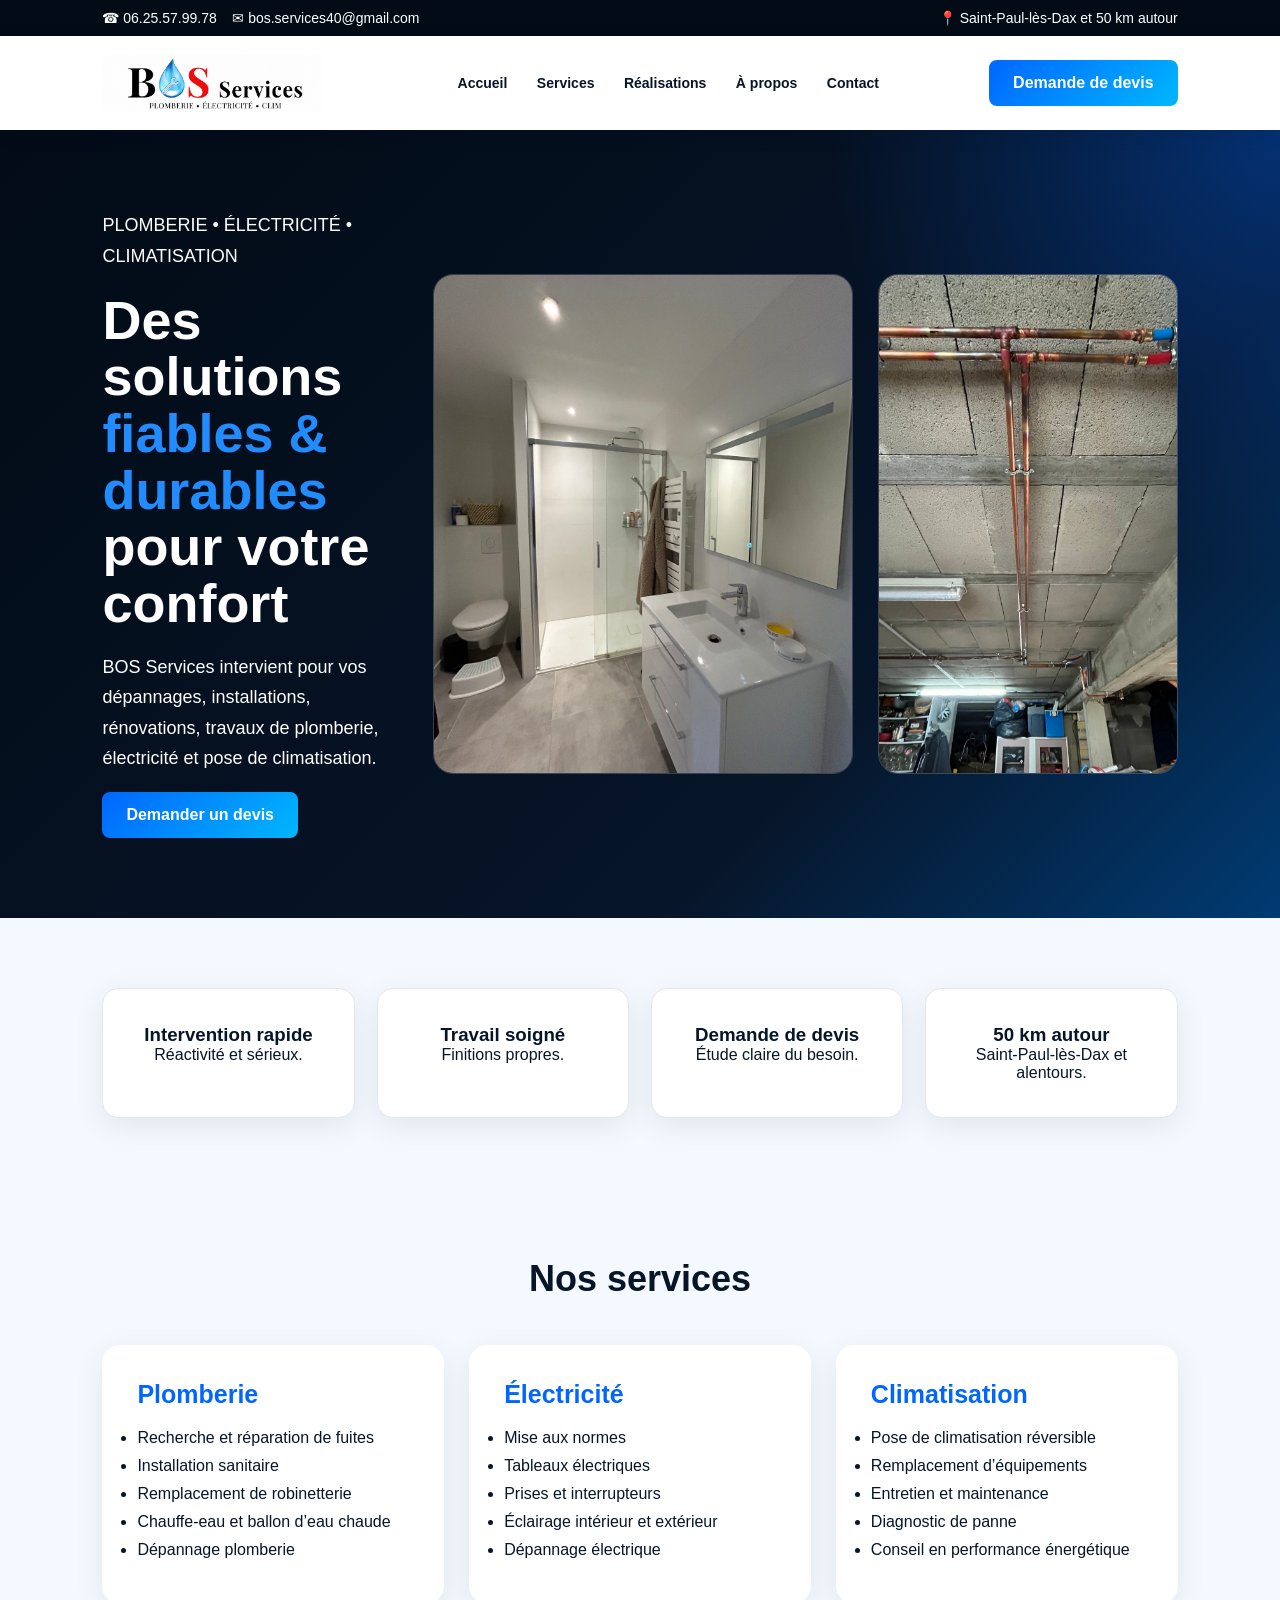
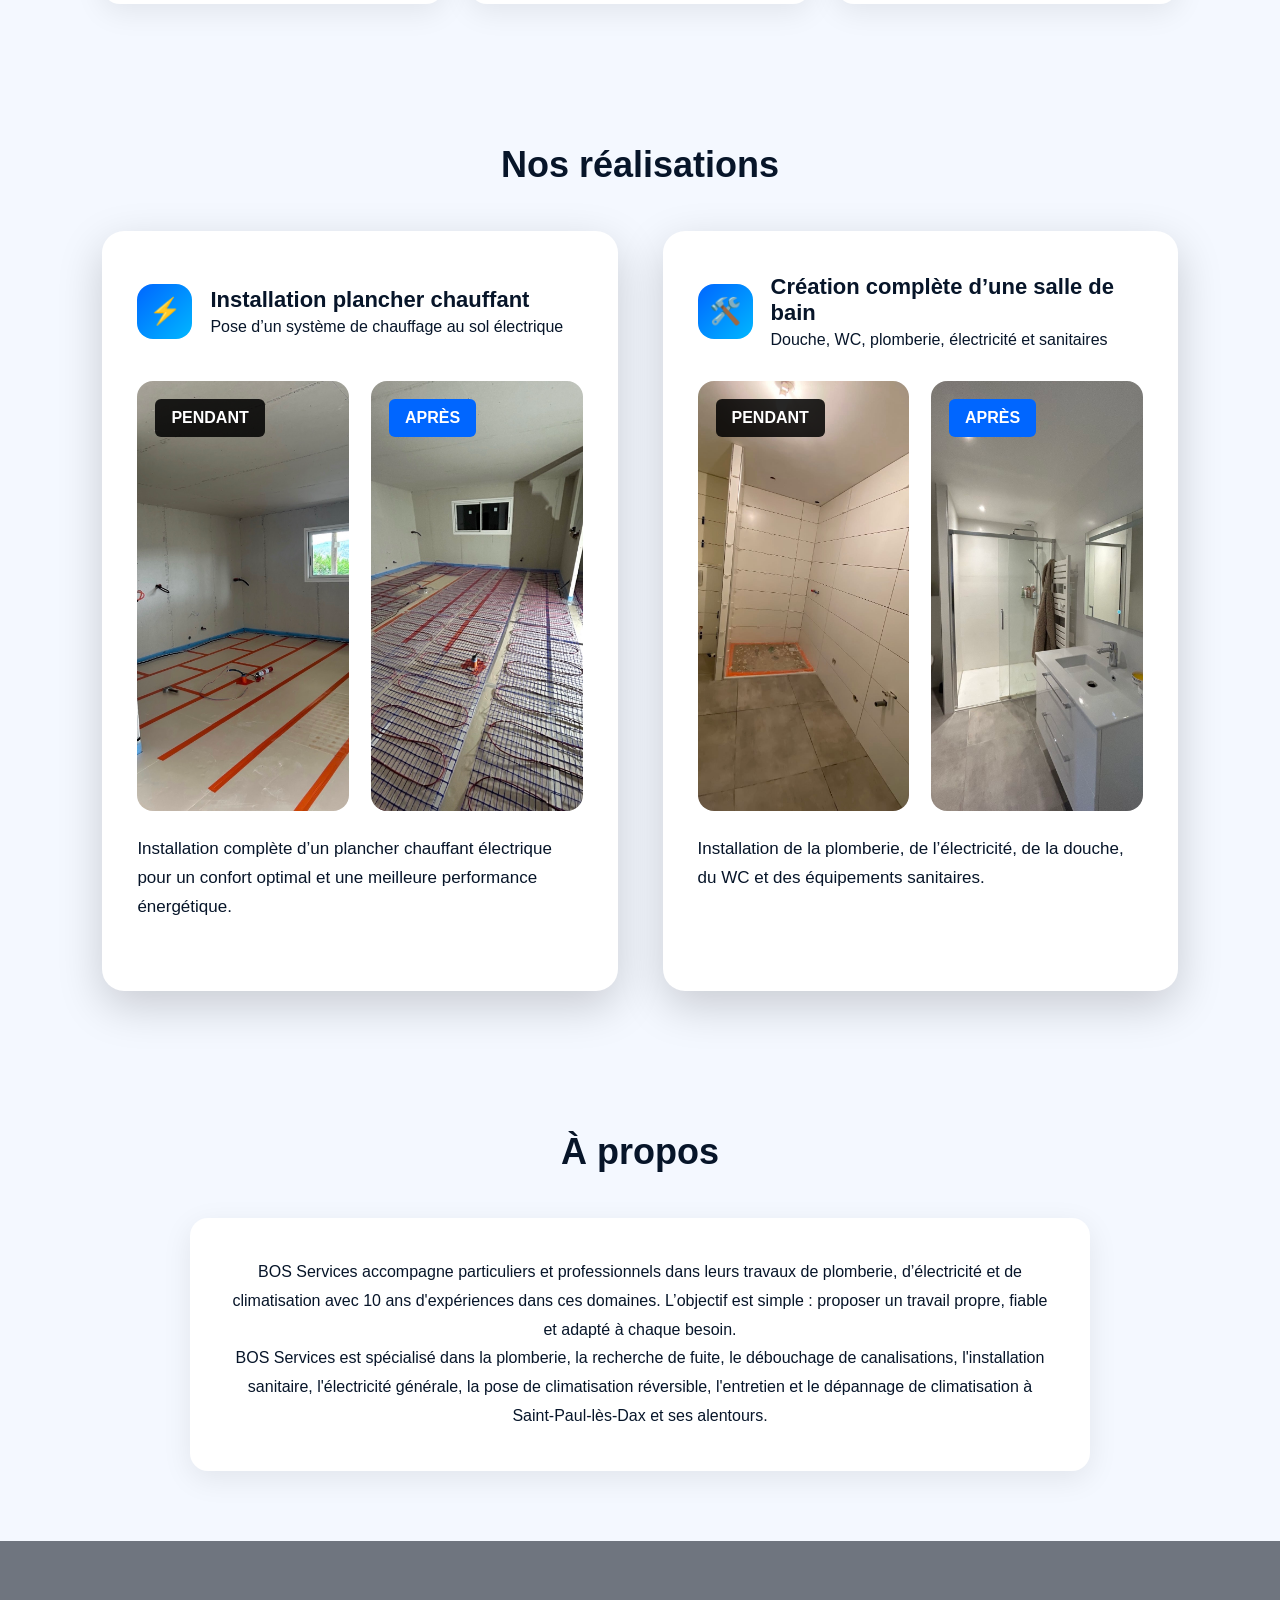
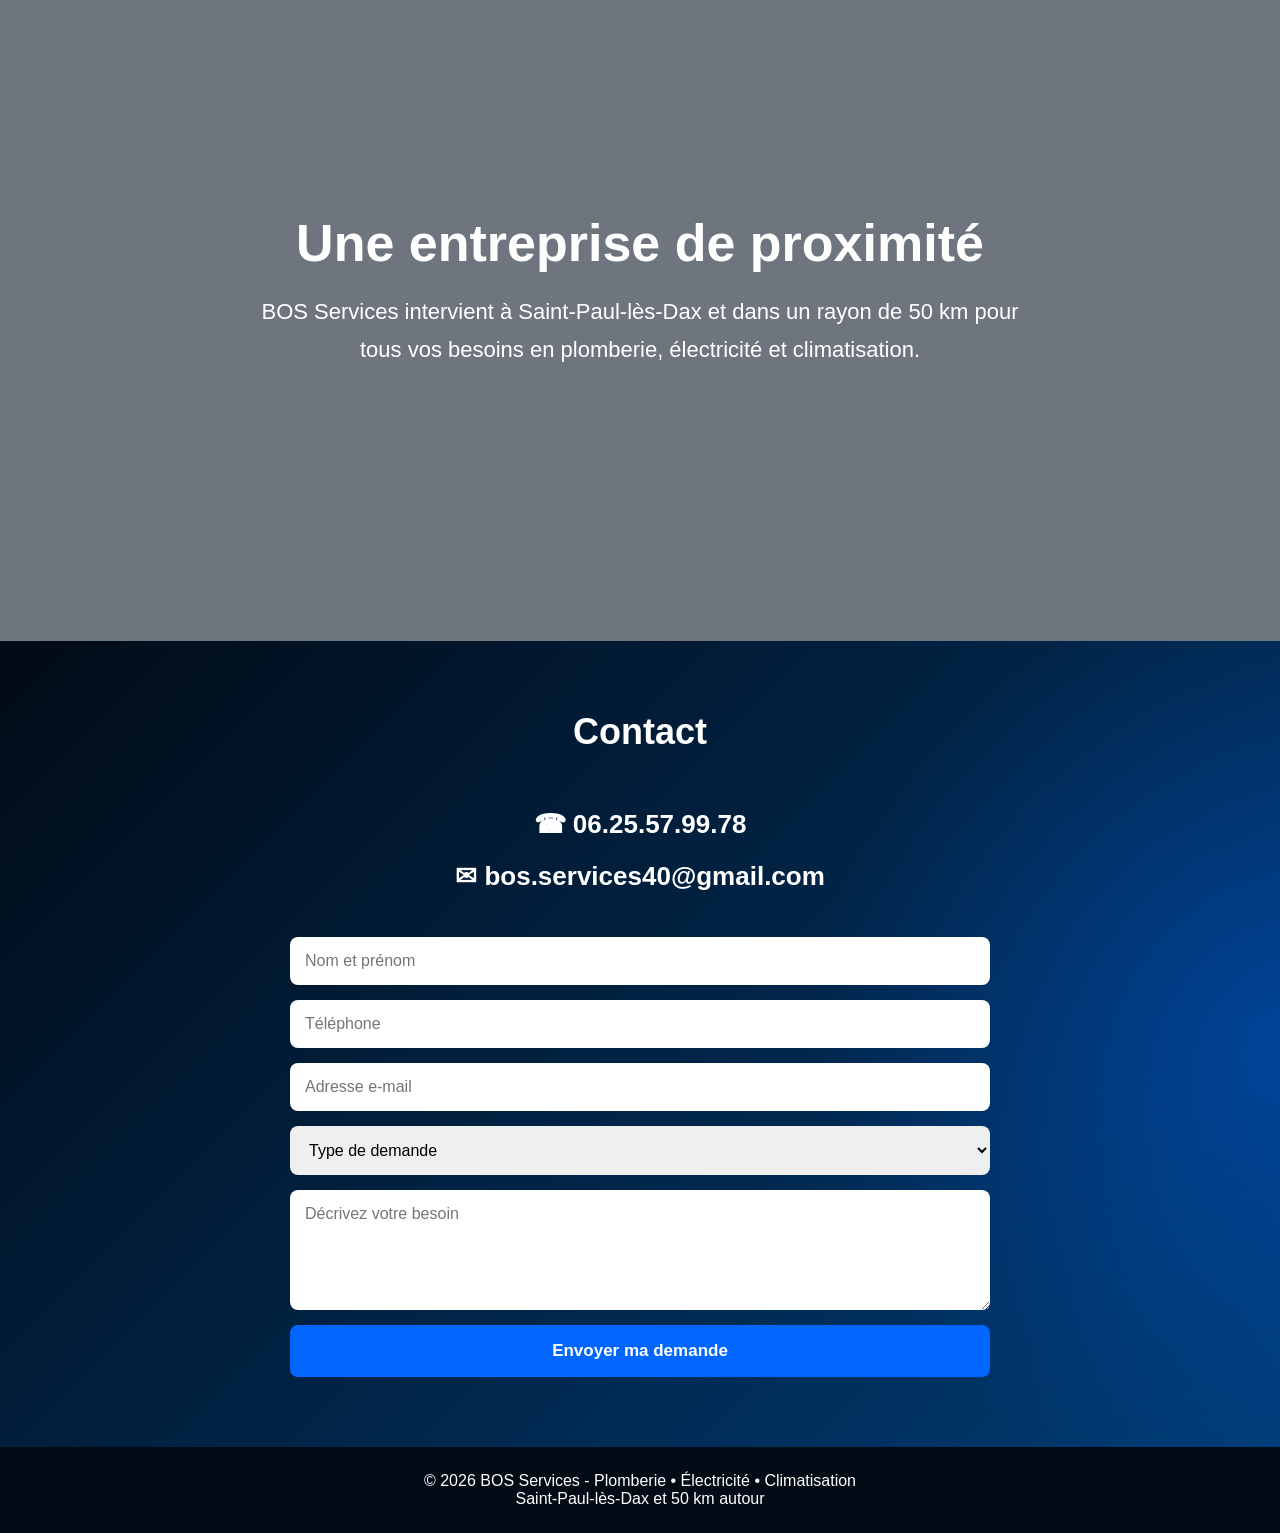
==== commit 1da613fe: "Avec le mot expérience en plus" ====
--- a/index.html
+++ b/index.html
@@ -651,7 +651,7 @@
     <div class="about">
       <p>
         BOS Services accompagne particuliers et professionnels dans leurs travaux
-        de plomberie, d’électricité et de climatisation avec 10 ans dans ces domaines. L’objectif est simple :
+        de plomberie, d’électricité et de climatisation avec 10 ans d'expériences dans ces domaines. L’objectif est simple :
         proposer un travail propre, fiable et adapté à chaque besoin.
 	
       </p>
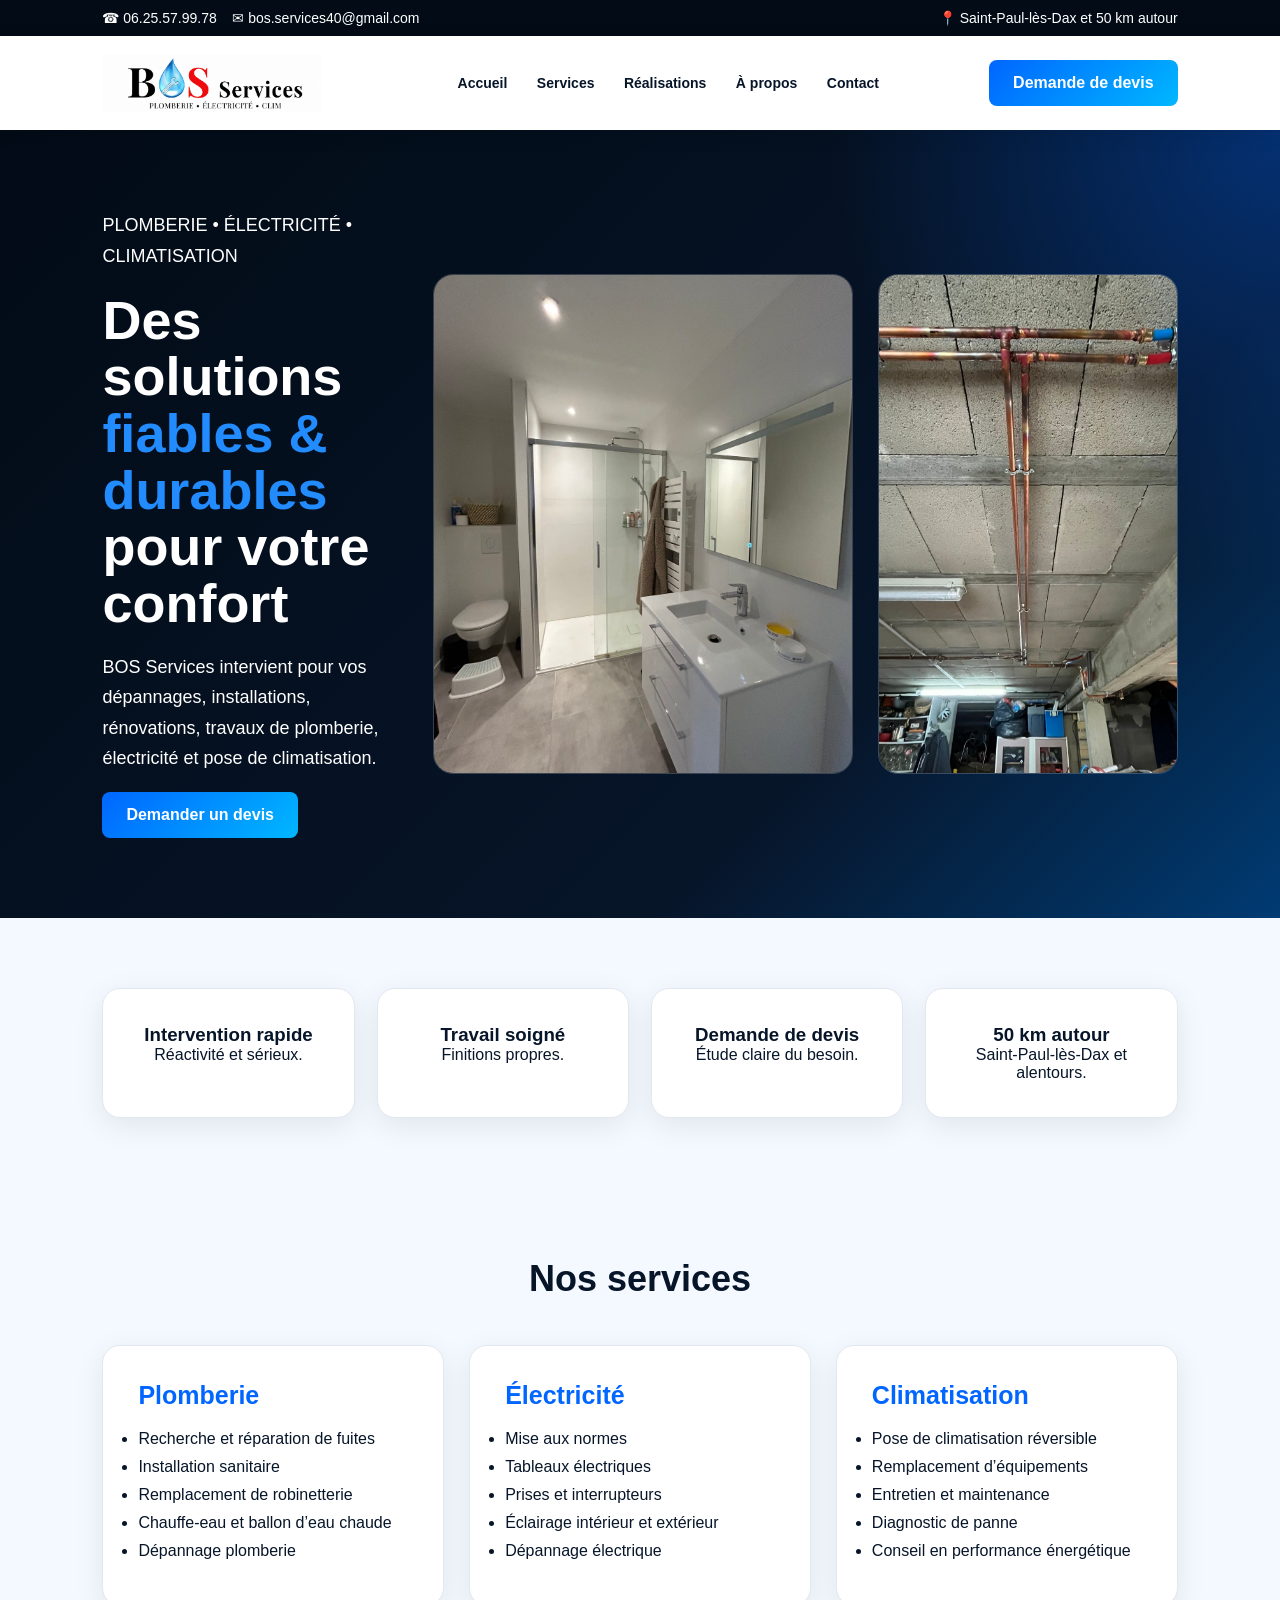
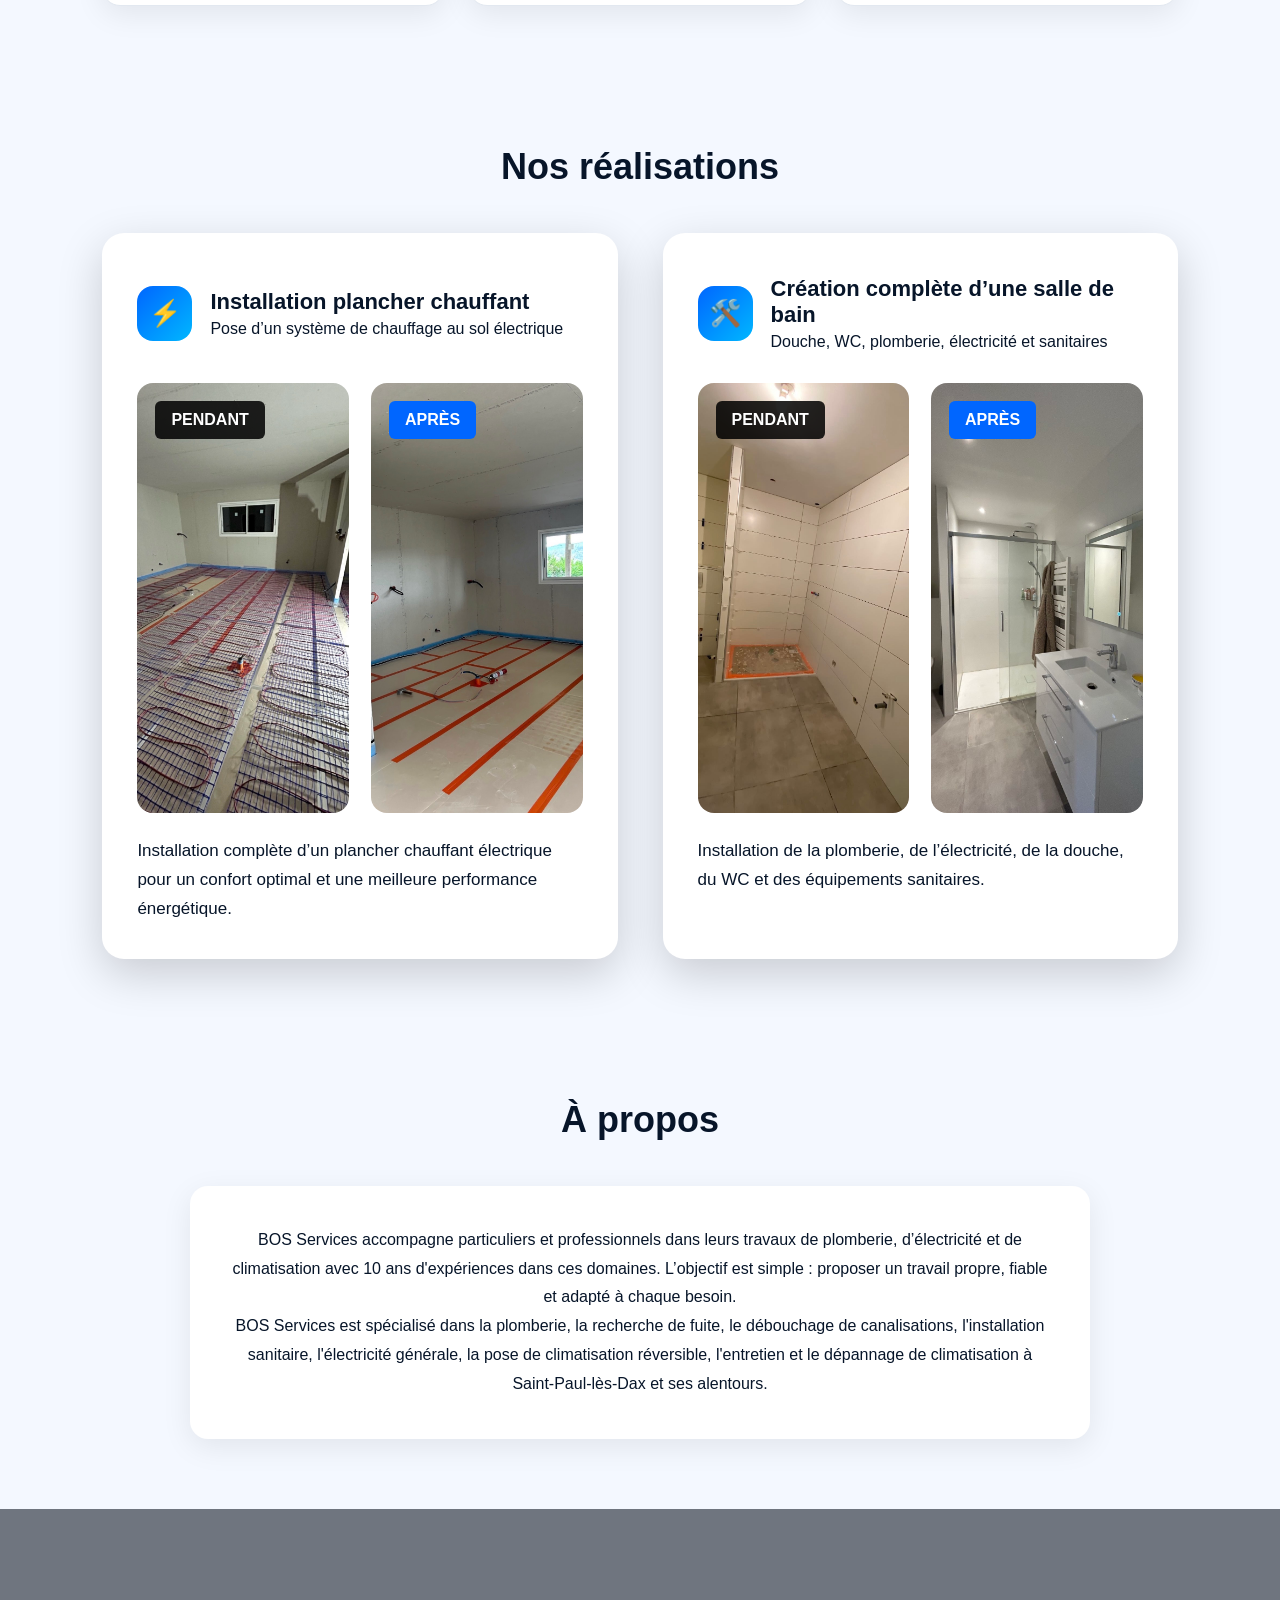
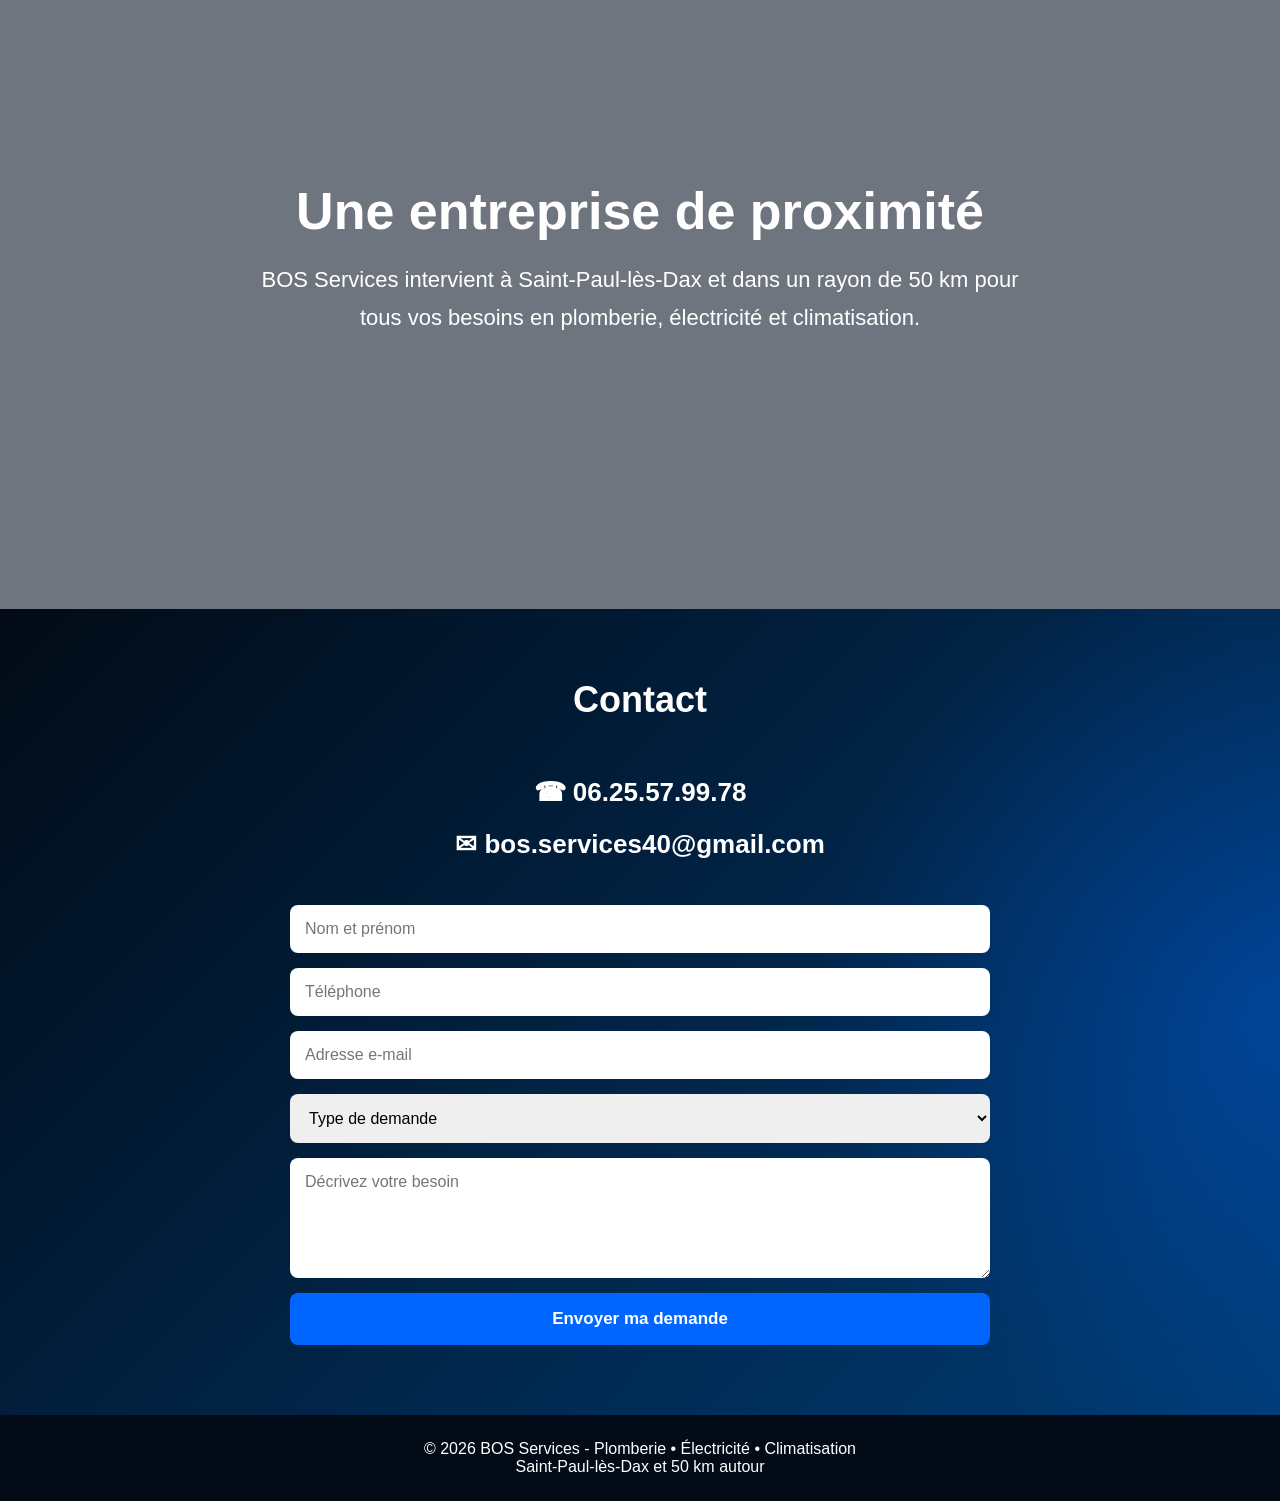
==== commit cc29901a: "Nouvelle version avec pages en plus" ====
--- a/index.html
+++ b/index.html
@@ -1,706 +1,215 @@
-<!DOCTYPE html>
-<html lang="fr">
-<head>
-  <meta charset="UTF-8">
-  <meta name="description" content="BOS Services intervient à Saint-Paul-lès-Dax et dans un rayon de 50 km pour vos travaux de plomberie, recherche de fuite, débouchage, électricité, climatisation, dépannage et rénovation.">
-  <title>BOS Services | Plombier, Électricien et Climatisation à Saint-Paul-lès-Dax</title>
-
-  <style>
-    * {
-      margin: 0;
-      padding: 0;
-      box-sizing: border-box;
-      font-family: Arial, Helvetica, sans-serif;
-    }
-
-    body {
-      background: #f4f8ff;
-      color: #071529;
-    }
-
-    .topbar {
-      background: #020b16;
-      color: white;
-      padding: 10px 8%;
-      display: flex;
-      justify-content: space-between;
-      font-size: 14px;
-    }
-
-    header {
-      background: white;
-      padding: 18px 8%;
-      display: flex;
-      align-items: center;
-      justify-content: space-between;
-      position: sticky;
-      top: 0;
-      z-index: 10;
-      box-shadow: 0 4px 20px rgba(0,0,0,0.08);
-    }
-
-    header img {
-      width: 220px;
-    }
-
-    nav a {
-      margin-left: 25px;
-      text-decoration: none;
-      color: #071529;
-      font-weight: bold;
-      font-size: 14px;
-    }
-
-    .btn {
-      background: linear-gradient(135deg, #0066ff, #00b7ff);
-      color: white;
-      padding: 14px 24px;
-      border-radius: 8px;
-      text-decoration: none;
-      font-weight: bold;
-      display: inline-block;
-    }
-
-    .hero {
-      min-height: 620px;
-      padding: 80px 8%;
-      background:
-        radial-gradient(circle at top right, rgba(0,102,255,0.35), transparent 30%),
-        linear-gradient(135deg, #020b16, #071529 70%, #003b73);
-      color: white;
-      display: grid;
-      grid-template-columns: 1fr 1fr;
-      gap: 50px;
-      align-items: center;
-    }
-
-    .hero h1 {
-      font-size: 54px;
-      line-height: 1.05;
-      margin: 20px 0;
-    }
-
-    .hero h1 span {
-      color: #228cff;
-    }
-
-    .hero p {
-      font-size: 18px;
-      max-width: 520px;
-      line-height: 1.7;
-    }
-
-    .hero-gallery{
-    display:flex;
-    justify-content:center;
-    gap:25px;
-    align-items:center;
-}
-
-.hero-gallery img{
-    height:500px;
-    object-fit:cover;
-    border-radius:20px;
-    border:1px solid rgba(255,255,255,0.2);
-    transition:0.4s;
-}
-
-/* Salle de bain */
-.hero-gallery img:first-child{
-    width:420px;
-}
-
-/* Plomberie */
-.hero-gallery img:last-child{
-    width:300px;
-}
-
-.hero-gallery img:hover{
-    transform:scale(1.05);
-    box-shadow:0 20px 40px rgba(0,102,255,0.4);
-}
-
-    section {
-      padding: 70px 8%;
-    }
-
-    h2 {
-      text-align: center;
-      font-size: 36px;
-      margin-bottom: 45px;
-      color: #071529;
-    }
-
-    .cards {
-      display: grid;
-      grid-template-columns: repeat(4, 1fr);
-      gap: 22px;
-    }
-
-    .card {
-      background: white;
-      padding: 35px;
-      border-radius: 16px;
-      text-align: center;
-      box-shadow: 0 8px 30px rgba(0,0,0,0.08);
-      border: 1px solid #e2e8f0;
-    }
-
-    .services {
-      display: grid;
-      grid-template-columns: repeat(3, 1fr);
-      gap: 25px;
-    }
-
-    .service {
-      background: white;
-      padding: 35px;
-      border-radius: 18px;
-      box-shadow: 0 8px 30px rgba(0,0,0,0.08);
-    }
-
-    .service h3 {
-      color: #0066ff;
-      margin-bottom: 20px;
-      font-size: 25px;
-    }
-
-    .service li {
-      margin: 10px 0;
-    }
-
-    .dark {
-      background: linear-gradient(135deg, #020b16, #071529);
-      color: white;
-    }
-
-    .dark h2 {
-      color: white;
-    }
-
-    .gallery {
-      display: grid;
-      grid-template-columns: repeat(4, 1fr);
-      gap: 18px;
-    }
-
-    .gallery img {
-    width: 100%;
-    height: 260px;
-    object-fit: cover;
-    border-radius: 14px;
-    transition: all 0.35s ease;
-    cursor: pointer;
-    position: relative;
-   }
-
-   .gallery img:hover {
-    transform: scale(1.08);
-    box-shadow: 0 20px 40px rgba(0,102,255,0.35);
-    z-index: 100;
-  }
-
-    .about, .zone {
-      max-width: 900px;
-      margin: auto;
-      background: white;
-      padding: 40px;
-      border-radius: 18px;
-      line-height: 1.8;
-      box-shadow: 0 8px 30px rgba(0,0,0,0.08);
-      text-align: center;
-    }
-
-    .contact {
-      background:
-        radial-gradient(circle at right, rgba(0,102,255,0.35), transparent 35%),
-        linear-gradient(135deg, #020b16, #003b73);
-      color: white;
-      text-align: center;
-    }
-
-    .contact h2 {
-      color: white;
-    }
-
-    .contact-box {
-      font-size: 26px;
-      font-weight: bold;
-      line-height: 2;
-    }
-
-    .contact-box a {
-      color: white;
-      text-decoration: none;
-    }
-
-    form {
-      max-width: 700px;
-      margin: 35px auto 0;
-      display: grid;
-      gap: 15px;
-    }
-
-    input, select, textarea {
-      padding: 15px;
-      border-radius: 8px;
-      border: none;
-      font-size: 16px;
-    }
-
-    button {
-      padding: 16px;
-      background: #0066ff;
-      color: white;
-      border: none;
-      border-radius: 8px;
-      font-weight: bold;
-      font-size: 17px;
-      cursor: pointer;
-    }
-
-    footer {
-      background: #020b16;
-      color: white;
-      text-align: center;
-      padding: 25px;
-    }
-
-    @media (max-width: 900px) {
-      .hero {
-        grid-template-columns: 1fr;
-      }
-
-      .cards, .services, .gallery {
-        grid-template-columns: 1fr;
-      }
-
-      nav {
-        display: none;
-      }
-
-      header img {
-        width: 170px;
-      }
-
-      .hero h1 {
-        font-size: 38px;
-      }
-
-      .topbar {
-        flex-direction: column;
-        gap: 8px;
-      }
-    }
-.camion-parallax {
-    height: 700px;
-    background-image: url("camion-bos.png");
-    background-size: cover;
-    background-position: center;
-    background-attachment: fixed;
-    position: relative;
-}
-
-.camion-parallax::before {
-    content: "";
-    position: absolute;
-    inset: 0;
-    background: rgba(2,11,22,0.55);
-}
-
-.overlay {
-    position: relative;
-    z-index: 2;
-    height: 100%;
-    display: flex;
-    flex-direction: column;
-    justify-content: center;
-    align-items: center;
-    color: white;
-    text-align: center;
-    padding: 40px;
-}
-
-.overlay h2 {
-    font-size: 52px;
-    margin-bottom: 20px;
-    color: white;
-}
-
-.overlay p {
-    font-size: 22px;
-    max-width: 800px;
-    line-height: 1.7;
-}
-
-@media(max-width:900px) {
-  .realisations-hero,
-  .avant-apres-grid {
-    grid-template-columns: 1fr;
-  }
-
-  .realisations-hero h2 {
-    font-size: 42px;
-  }
-
-  .realisation-heading{
-    display:flex;
-    align-items:center;
-    gap:15px;
-    min-height:90px;
-}
-
-  .image-compare img {
-    height: 320px;
-  }
-}
-.realisations-grid{
-    display:grid;
-    grid-template-columns:repeat(auto-fit,minmax(650px,1fr));
-    gap:50px;
-    max-width:1600px;
-    margin:auto;
-}
-
-@media(max-width:1200px){
-    .realisations-grid{
-        grid-template-columns:1fr;
-    }
-}
-.realisations-grid {
-  align-items: stretch;
-}
-
-.realisation-bloc{
-    background:linear-gradient(135deg, #0a1f44, #123b8b);
-    border-radius:20px;
-
-    padding:30px;
-    box-shadow:0 15px 40px rgba(0,102,255,0.25);
-
-    display:flex;
-    flex-direction:column;
-
-    min-height:760px;
-}
-
-.realisation-heading h3{
-    margin:0;
-    font-size:22px;
-}
-
-.realisation-heading p{
-    margin-top:5px;
-}
-
-.avant-apres-grid {
-  margin-top: 10px;
-}
-
-.image-compare img {
-  height: 420px;
-  object-fit: cover;
-}
-
-.texte-realisation,
-.description {
-  min-height: 70px;
-  margin-top: 25px;
-}
-.realisations-grid {
-  display: grid;
-  grid-template-columns: repeat(2, 1fr);
-  gap: 45px;
-  max-width: 1700px;
-  margin: auto;
-}
-
-.realisation-bloc {
-  background: white;
-  border-radius: 22px;
-  padding: 35px;
-  box-shadow: 0 15px 45px rgba(0,0,0,0.18);
-}
-
-.realisation-heading {
-  display: flex;
-  align-items: center;
-  gap: 18px;
-  min-height: 90px;
-}
-
-.icon-realisation {
-  width: 55px;
-  height: 55px;
-  background: linear-gradient(135deg, #0066ff, #00b7ff);
-  color: white;
-  border-radius: 16px;
-  display: flex;
-  align-items: center;
-  justify-content: center;
-  font-size: 26px;
-  flex-shrink: 0;
-}
-
-.avant-apres-grid {
-  display: grid;
-  grid-template-columns: 1fr 1fr;
-  gap: 22px;
-  margin-top: 25px;
-}
-
-.image-compare {
-  position: relative;
-  overflow: hidden;
-  border-radius: 16px;
-}
-
-.image-compare img {
-  width: 100%;
-  height: 430px;
-  object-fit: cover;
-  display: block;
-}
-
-.label-avant,
-.label-apres {
-  position: absolute;
-  top: 18px;
-  left: 18px;
-  z-index: 2;
-  color: white;
-  padding: 10px 16px;
-  border-radius: 6px;
-  font-weight: bold;
-}
-
-.label-avant {
-  background: rgba(0,0,0,0.85);
-}
-
-.label-apres {
-  background: #0066ff;
-}
-
-.texte-realisation {
-  margin-top: 24px;
-  font-size: 17px;
-  line-height: 1.7;
-  color: #071529;
-}
-
-@media(max-width:1200px) {
-  .realisations-grid {
-    grid-template-columns: 1fr;
-  }
-}
-  </style>
-</head>
-
-<body>
-
-  <div class="topbar">
-    <div>☎ 06.25.57.99.78 &nbsp;&nbsp; ✉ bos.services40@gmail.com</div>
-    <div>📍 Saint-Paul-lès-Dax et 50 km autour</div>
-  </div>
-
-  <header>
-    <img src="logo.png" alt="BOS Services">
-    <nav>
-  <a href="#accueil">Accueil</a>
-  <a href="#services">Services</a>
-  <a href="#realisations">Réalisations</a>
-  <a href="#apropos">À propos</a>
-  <a href="#contact">Contact</a>
-</nav>
-    <a class="btn" href="#contact">Demande de devis</a>
-  </header>
-
-  <section class="hero" id="accueil">
-    <div>
-      <p>PLOMBERIE • ÉLECTRICITÉ • CLIMATISATION</p>
-      <h1>Des solutions <span>fiables & durables</span> pour votre confort</h1>
-      <p>
-        BOS Services intervient pour vos dépannages, installations, rénovations,
-        travaux de plomberie, électricité et pose de climatisation.
-      </p>
-      <br>
-      <a class="btn" href="#contact">Demander un devis</a>
-    </div>
-
-    <div class="hero-gallery">
-    <img src="apres2.jpg">
-    <img src="realisation8.jpg">
-</div>
-  </section>
-
-  <section>
-    <div class="cards">
-      <div class="card"><h3>Intervention rapide</h3><p>Réactivité et sérieux.</p></div>
-      <div class="card"><h3>Travail soigné</h3><p>Finitions propres.</p></div>
-      <div class="card"><h3>Demande de devis</h3><p>Étude claire du besoin.</p></div>
-      <div class="card"><h3>50 km autour</h3><p>Saint-Paul-lès-Dax et alentours.</p></div>
-    </div>
-  </section>
-
-  <section id="services">
-    <h2>Nos services</h2>
-
-    <div class="services">
-      <div class="service">
-        <h3>Plomberie</h3>
-        <ul>
-          <li>Recherche et réparation de fuites</li>
-          <li>Installation sanitaire</li>
-          <li>Remplacement de robinetterie</li>
-          <li>Chauffe-eau et ballon d’eau chaude</li>
-          <li>Dépannage plomberie</li>
-        </ul>
-      </div>
-
-      <div class="service">
-        <h3>Électricité</h3>
-        <ul>
-          <li>Mise aux normes</li>
-          <li>Tableaux électriques</li>
-          <li>Prises et interrupteurs</li>
-          <li>Éclairage intérieur et extérieur</li>
-          <li>Dépannage électrique</li>
-        </ul>
-      </div>
-
-      <div class="service">
-        <h3>Climatisation</h3>
-        <ul>
-          <li>Pose de climatisation réversible</li>
-          <li>Remplacement d’équipements</li>
-          <li>Entretien et maintenance</li>
-          <li>Diagnostic de panne</li>
-          <li>Conseil en performance énergétique</li>
-        </ul>
-      </div>
-    </div>
-  </section>
-
- <section class="realisations-premium" id="realisations">
-
-  <h2 class="titre-realisations">Nos réalisations</h2>
-
-  <div class="realisations-grid">
-
-    <div class="realisation-bloc">
-      <div class="realisation-heading">
-        <div class="icon-realisation">⚡</div>
-        <div>
-          <h3>Installation plancher chauffant</h3>
-          <p>Pose d’un système de chauffage au sol électrique</p>
-        </div>
-      </div>
-
-      <div class="avant-apres-grid">
-        <div class="image-compare">
-          <span class="label-avant">PENDANT</span>
-          <img src="avant1.jpg" alt="Pendant travaux">
-        </div>
-
-        <div class="image-compare">
-          <span class="label-apres">APRÈS</span>
-          <img src="apres1.jpg" alt="Après travaux">
-        </div>
-      </div>
-
-      <p class="texte-realisation">
-        Installation complète d’un plancher chauffant électrique pour un confort optimal
-        et une meilleure performance énergétique.
-      </p>
-    </div>
-
-    <div class="realisation-bloc">
-      <div class="realisation-heading">
-        <div class="icon-realisation">🛠️</div>
-        <div>
-          <h3>Création complète d’une salle de bain</h3>
-          <p>Douche, WC, plomberie, électricité et sanitaires</p>
-        </div>
-      </div>
-
-      <div class="avant-apres-grid">
-        <div class="image-compare">
-          <span class="label-avant">PENDANT</span>
-          <img src="avant2.jpg" alt="Pendant travaux">
-        </div>
-
-        <div class="image-compare">
-          <span class="label-apres">APRÈS</span>
-          <img src="apres2.jpg" alt="Après travaux">
-        </div>
-      </div>
-
-      <p class="texte-realisation">
-        Installation de la plomberie, de l’électricité, de la douche, du WC
-        et des équipements sanitaires.
-      </p>
-    </div>
-
-  </div>
-
-</section>
-
-  <section id="apropos">
-    <h2>À propos</h2>
-    <div class="about">
-      <p>
-        BOS Services accompagne particuliers et professionnels dans leurs travaux
-        de plomberie, d’électricité et de climatisation avec 10 ans d'expériences dans ces domaines. L’objectif est simple :
-        proposer un travail propre, fiable et adapté à chaque besoin.
-	
-      </p>
-      <p>
-      BOS Services est spécialisé dans la plomberie, la recherche de fuite, le débouchage de canalisations, l'installation sanitaire, l'électricité générale, la pose de     	climatisation réversible, l'entretien et le dépannage de climatisation à Saint-Paul-lès-Dax et ses alentours.
-      
-      </p>
-    </div>
-  </section>
-
-
-  <section class="camion-parallax">
-    <div class="overlay">
-        <h2>Une entreprise de proximité</h2>
-        <p>
-            BOS Services intervient à Saint-Paul-lès-Dax et dans un rayon de 50 km
-            pour tous vos besoins en plomberie, électricité et climatisation.
-        </p>
-    </div>
-</section>
-
-    <section class="contact" id="contact">
-    <h2>Contact</h2>
-
-    <div class="contact-box">
-      <p>☎ <a href="tel:0625579978">06.25.57.99.78</a></p>
-      <p>✉ <a href="mailto:bos.services40@gmail.com">bos.services40@gmail.com</a></p>
-    </div>
-
-    <form>
-      <input type="text" placeholder="Nom et prénom">
-      <input type="tel" placeholder="Téléphone">
-      <input type="email" placeholder="Adresse e-mail">
-      <select>
-        <option>Type de demande</option>
-        <option>Plomberie</option>
-        <option>Électricité</option>
-        <option>Climatisation</option>
-        <option>Autre</option>
-      </select>
-      <textarea rows="5" placeholder="Décrivez votre besoin"></textarea>
-      <button type="submit">Envoyer ma demande</button>
-    </form>
-  </section>
-
-  <footer>
-    <p>© 2026 BOS Services - Plomberie • Électricité • Climatisation</p>
-    <p>Saint-Paul-lès-Dax et 50 km autour</p>
-  </footer>
-
-</body>
-</html>
+<!DOCTYPE html>
+<html lang="fr">
+<head>
+  <meta charset="UTF-8">
+  <meta name="description" content="BOS Services intervient à Saint-Paul-lès-Dax et dans un rayon de 50 km pour vos travaux de plomberie, recherche de fuite, débouchage, électricité, climatisation, dépannage et rénovation.">
+  <title>BOS Services | Plombier, Électricien et Climatisation à Saint-Paul-lès-Dax</title>
+  <link rel="stylesheet" href="style.css">
+</head>
+
+<body>
+
+  <div class="topbar">
+    <div>☎ 06.25.57.99.78 &nbsp;&nbsp; ✉ bos.services40@gmail.com</div>
+    <div>📍 Saint-Paul-lès-Dax et 50 km autour</div>
+  </div>
+
+  <header>
+    <img src="logo.png" alt="BOS Services">
+    <nav>
+  <a href="index.html">Accueil</a>
+  <a href="services.html">Services</a>
+  <a href="realisations.html">Réalisations</a>
+  <a href="apropos.html">À propos</a>
+  <a href="contact.html">Contact</a>
+</nav>
+    <a class="btn" href="contact.html">Demande de devis</a>
+  </header>
+
+  <section class="hero" id="accueil">
+    <div>
+      <p>PLOMBERIE • ÉLECTRICITÉ • CLIMATISATION</p>
+      <h1>Des solutions <span>fiables & durables</span> pour votre confort</h1>
+      <p>
+        BOS Services intervient pour vos dépannages, installations, rénovations,
+        travaux de plomberie, électricité et pose de climatisation.
+      </p>
+      <br>
+      <a class="btn" href="#contact">Demander un devis</a>
+    </div>
+
+    <div class="hero-gallery">
+    <img src="apres2.jpg">
+    <img src="realisation8.jpg">
+</div>
+  </section>
+
+  <section>
+    <div class="cards">
+      <div class="card"><h3>Intervention rapide</h3><p>Réactivité et sérieux.</p></div>
+      <div class="card"><h3>Travail soigné</h3><p>Finitions propres.</p></div>
+      <div class="card"><h3>Demande de devis</h3><p>Étude claire du besoin.</p></div>
+      <div class="card"><h3>50 km autour</h3><p>Saint-Paul-lès-Dax et alentours.</p></div>
+    </div>
+  </section>
+
+  <section id="services">
+    <h2>Nos services</h2>
+
+    <div class="services">
+      <div class="service">
+        <h3>Plomberie</h3>
+        <ul>
+          <li>Recherche et réparation de fuites</li>
+          <li>Installation sanitaire</li>
+          <li>Remplacement de robinetterie</li>
+          <li>Chauffe-eau et ballon d’eau chaude</li>
+          <li>Dépannage plomberie</li>
+        </ul>
+      </div>
+
+      <div class="service">
+        <h3>Électricité</h3>
+        <ul>
+          <li>Mise aux normes</li>
+          <li>Tableaux électriques</li>
+          <li>Prises et interrupteurs</li>
+          <li>Éclairage intérieur et extérieur</li>
+          <li>Dépannage électrique</li>
+        </ul>
+      </div>
+
+      <div class="service">
+        <h3>Climatisation</h3>
+        <ul>
+          <li>Pose de climatisation réversible</li>
+          <li>Remplacement d’équipements</li>
+          <li>Entretien et maintenance</li>
+          <li>Diagnostic de panne</li>
+          <li>Conseil en performance énergétique</li>
+        </ul>
+      </div>
+    </div>
+  </section>
+
+ <section class="realisations-premium" id="realisations">
+
+  <h2 class="titre-realisations">Nos réalisations</h2>
+
+  <div class="realisations-grid">
+
+    <div class="realisation-bloc">
+      <div class="realisation-heading">
+        <div class="icon-realisation">⚡</div>
+        <div>
+          <h3>Installation plancher chauffant</h3>
+          <p>Pose d’un système de chauffage au sol électrique</p>
+        </div>
+      </div>
+
+      <div class="avant-apres-grid">
+        <div class="image-compare">
+          <span class="label-avant">PENDANT</span>
+          <img src="avant1.jpg" alt="Pendant travaux">
+        </div>
+
+        <div class="image-compare">
+          <span class="label-apres">APRÈS</span>
+          <img src="apres1.jpg" alt="Après travaux">
+        </div>
+      </div>
+
+      <p class="texte-realisation">
+        Installation complète d’un plancher chauffant électrique pour un confort optimal
+        et une meilleure performance énergétique.
+      </p>
+    </div>
+
+    <div class="realisation-bloc">
+      <div class="realisation-heading">
+        <div class="icon-realisation">🛠️</div>
+        <div>
+          <h3>Création complète d’une salle de bain</h3>
+          <p>Douche, WC, plomberie, électricité et sanitaires</p>
+        </div>
+      </div>
+
+      <div class="avant-apres-grid">
+        <div class="image-compare">
+          <span class="label-avant">PENDANT</span>
+          <img src="avant2.jpg" alt="Pendant travaux">
+        </div>
+
+        <div class="image-compare">
+          <span class="label-apres">APRÈS</span>
+          <img src="apres2.jpg" alt="Après travaux">
+        </div>
+      </div>
+
+      <p class="texte-realisation">
+        Installation de la plomberie, de l’électricité, de la douche, du WC
+        et des équipements sanitaires.
+      </p>
+    </div>
+
+  </div>
+
+</section>
+
+  <section id="apropos">
+    <h2>À propos</h2>
+    <div class="about">
+      <p>
+        BOS Services accompagne particuliers et professionnels dans leurs travaux
+        de plomberie, d’électricité et de climatisation avec 10 ans d'expériences dans ces domaines. L’objectif est simple :
+        proposer un travail propre, fiable et adapté à chaque besoin.
+	
+      </p>
+      <p>
+      BOS Services est spécialisé dans la plomberie, la recherche de fuite, le débouchage de canalisations, l'installation sanitaire, l'électricité générale, la pose de     	climatisation réversible, l'entretien et le dépannage de climatisation à Saint-Paul-lès-Dax et ses alentours.
+      
+      </p>
+    </div>
+  </section>
+
+
+  <section class="camion-parallax">
+    <div class="overlay">
+        <h2>Une entreprise de proximité</h2>
+        <p>
+            BOS Services intervient à Saint-Paul-lès-Dax et dans un rayon de 50 km
+            pour tous vos besoins en plomberie, électricité et climatisation.
+        </p>
+    </div>
+</section>
+
+    <section class="contact" id="contact">
+    <h2>Contact</h2>
+
+    <div class="contact-box">
+      <p>☎ <a href="tel:0625579978">06.25.57.99.78</a></p>
+      <p>✉ <a href="mailto:bos.services40@gmail.com">bos.services40@gmail.com</a></p>
+    </div>
+
+    <form>
+      <input type="text" placeholder="Nom et prénom">
+      <input type="tel" placeholder="Téléphone">
+      <input type="email" placeholder="Adresse e-mail">
+      <select>
+        <option>Type de demande</option>
+        <option>Plomberie</option>
+        <option>Électricité</option>
+        <option>Climatisation</option>
+        <option>Autre</option>
+      </select>
+      <textarea rows="5" placeholder="Décrivez votre besoin"></textarea>
+      <button type="submit">Envoyer ma demande</button>
+    </form>
+  </section>
+
+  <footer>
+    <p>© 2026 BOS Services - Plomberie • Électricité • Climatisation</p>
+    <p>Saint-Paul-lès-Dax et 50 km autour</p>
+  </footer>
+</body>
+</html>
--- a/style.css
+++ b/style.css
@@ -0,0 +1,671 @@
+* {
+  margin: 0;
+  padding: 0;
+  box-sizing: border-box;
+  font-family: Arial, Helvetica, sans-serif;
+}
+
+body {
+  background: #f4f8ff;
+  color: #071529;
+}
+
+.topbar {
+  background: #020b16;
+  color: white;
+  padding: 10px 8%;
+  display: flex;
+  justify-content: space-between;
+  font-size: 14px;
+}
+
+header {
+  background: white;
+  padding: 18px 8%;
+  display: flex;
+  align-items: center;
+  justify-content: space-between;
+  position: sticky;
+  top: 0;
+  z-index: 10;
+  box-shadow: 0 4px 20px rgba(0,0,0,0.08);
+}
+
+header img {
+  width: 220px;
+}
+
+nav a {
+  margin-left: 25px;
+  text-decoration: none;
+  color: #071529;
+  font-weight: bold;
+  font-size: 14px;
+}
+
+.btn {
+  background: linear-gradient(135deg, #0066ff, #00b7ff);
+  color: white;
+  padding: 14px 24px;
+  border-radius: 8px;
+  text-decoration: none;
+  font-weight: bold;
+  display: inline-block;
+}
+
+section {
+  padding: 70px 8%;
+}
+
+h2 {
+  text-align: center;
+  font-size: 36px;
+  margin-bottom: 45px;
+  color: #071529;
+}
+
+/* ACCUEIL */
+.hero {
+  min-height: 620px;
+  padding: 80px 8%;
+  background:
+    radial-gradient(circle at top right, rgba(0,102,255,0.35), transparent 30%),
+    linear-gradient(135deg, #020b16, #071529 70%, #003b73);
+  color: white;
+  display: grid;
+  grid-template-columns: 1fr 1fr;
+  gap: 50px;
+  align-items: center;
+}
+
+.hero h1 {
+  font-size: 54px;
+  line-height: 1.05;
+  margin: 20px 0;
+}
+
+.hero h1 span {
+  color: #228cff;
+}
+
+.hero p {
+  font-size: 18px;
+  max-width: 520px;
+  line-height: 1.7;
+}
+
+.hero-gallery {
+  display: flex;
+  justify-content: center;
+  gap: 25px;
+  align-items: center;
+}
+
+.hero-gallery img {
+  height: 500px;
+  object-fit: cover;
+  border-radius: 20px;
+  border: 1px solid rgba(255,255,255,0.2);
+  transition: 0.4s;
+}
+
+.hero-gallery img:first-child {
+  width: 420px;
+}
+
+.hero-gallery img:last-child {
+  width: 300px;
+}
+
+.hero-gallery img:hover {
+  transform: scale(1.05);
+  box-shadow: 0 20px 40px rgba(0,102,255,0.4);
+}
+
+.cards {
+  display: grid;
+  grid-template-columns: repeat(4, 1fr);
+  gap: 22px;
+}
+
+.card,
+.service {
+  background: white;
+  padding: 35px;
+  border-radius: 18px;
+  box-shadow: 0 8px 30px rgba(0,0,0,0.08);
+  border: 1px solid #e2e8f0;
+}
+
+.card {
+  text-align: center;
+}
+
+.services {
+  display: grid;
+  grid-template-columns: repeat(3, 1fr);
+  gap: 25px;
+}
+
+.service h3 {
+  color: #0066ff;
+  margin-bottom: 20px;
+  font-size: 25px;
+}
+
+.service li {
+  margin: 10px 0;
+}
+
+/* RÉALISATIONS ACCUEIL */
+.realisations-grid {
+  display: grid;
+  grid-template-columns: repeat(2, 1fr);
+  gap: 45px;
+  max-width: 1700px;
+  margin: auto;
+}
+
+.realisation-bloc {
+  background: white;
+  border-radius: 22px;
+  padding: 35px;
+  box-shadow: 0 15px 45px rgba(0,0,0,0.18);
+}
+
+.realisation-heading {
+  display: flex;
+  align-items: center;
+  gap: 18px;
+  min-height: 90px;
+}
+
+.icon-realisation,
+.service-icon {
+  background: linear-gradient(135deg, #0066ff, #00b7ff);
+  color: white;
+  display: flex;
+  align-items: center;
+  justify-content: center;
+  flex-shrink: 0;
+}
+
+.icon-realisation {
+  width: 55px;
+  height: 55px;
+  border-radius: 16px;
+  font-size: 26px;
+}
+
+.realisation-heading h3 {
+  margin: 0;
+  font-size: 22px;
+}
+
+.realisation-heading p {
+  margin-top: 5px;
+}
+
+.avant-apres-grid {
+  display: grid;
+  grid-template-columns: 1fr 1fr;
+  gap: 22px;
+  margin-top: 25px;
+}
+
+.image-compare {
+  position: relative;
+  overflow: hidden;
+  border-radius: 16px;
+}
+
+.image-compare img {
+  width: 100%;
+  height: 430px;
+  object-fit: cover;
+  display: block;
+}
+
+.label-avant,
+.label-apres {
+  position: absolute;
+  top: 18px;
+  left: 18px;
+  z-index: 2;
+  color: white;
+  padding: 10px 16px;
+  border-radius: 6px;
+  font-weight: bold;
+}
+
+.label-avant {
+  background: rgba(0,0,0,0.85);
+}
+
+.label-apres {
+  background: #0066ff;
+}
+
+.texte-realisation {
+  margin-top: 24px;
+  font-size: 17px;
+  line-height: 1.7;
+  color: #071529;
+}
+
+/* PAGE RÉALISATIONS */
+.page-realisations {
+  background: #f4f8ff;
+}
+
+.realisations-hero-full {
+  width: 100%;
+  min-height: 800px;
+  padding: 100px 8%;
+  background:
+    radial-gradient(circle at top right, rgba(0,102,255,0.35), transparent 30%),
+    linear-gradient(135deg, #020b16, #071529 70%, #003b73);
+  color: white;
+  display: flex;
+  flex-direction: column;
+  align-items: center;
+  justify-content: center;
+  text-align: center;
+}
+
+.realisations-hero-full p {
+  font-size: 18px;
+  font-weight: bold;
+}
+
+.realisations-hero-full h1 {
+  font-size: 60px;
+  margin: 20px 0;
+  color: white;
+}
+
+.realisations-hero-full span {
+  font-size: 20px;
+  color: white;
+}
+
+.realisation-content {
+  padding: 80px 8%;
+}
+
+.service-bulle {
+  background: white;
+  border-radius: 25px;
+  padding: 45px;
+  margin: 0 auto 45px;
+  box-shadow: 0 15px 35px rgba(0,0,0,0.10);
+  border: 1px solid #e2e8f0;
+}
+
+.grande-bulle {
+  max-width: 1200px;
+}
+
+.service-header {
+  display: flex;
+  align-items: center;
+  gap: 20px;
+  margin-bottom: 30px;
+}
+
+.service-icon {
+  width: 70px;
+  height: 70px;
+  border-radius: 18px;
+  font-size: 32px;
+}
+
+.service-header h2 {
+  text-align: left;
+  font-size: 34px;
+  margin-bottom: 5px;
+  color: #071529;
+}
+
+.service-header p {
+  color: #64748b;
+  line-height: 1.6;
+}
+
+/* SLIDER */
+.slider-container {
+  position: relative;
+  width: 100%;
+  max-width: 900px;
+  height: 520px;
+  margin: 30px auto 0;
+  overflow: hidden;
+  border-radius: 22px;
+  background: #071529;
+}
+
+.slider {
+  width: 100%;
+  height: 100%;
+  position: relative;
+}
+
+.slider img.slide {
+  display: none;
+  width: 100%;
+  height: 100%;
+  object-fit: contain;
+  border-radius: 22px;
+}
+
+.slider img.slide.active {
+  display: block;
+}
+
+.slider-container .prev,
+.slider-container .next {
+  position: absolute;
+  top: 50%;
+  transform: translateY(-50%);
+  z-index: 50;
+  width: 50px;
+  height: 50px;
+  border: none;
+  border-radius: 50%;
+  background: #0066ff;
+  color: white;
+  font-size: 28px;
+  cursor: pointer;
+  display: flex;
+  align-items: center;
+  justify-content: center;
+  line-height: 1;
+  padding: 0;
+}
+
+.slider-container .prev {
+  left: 18px;
+}
+
+.slider-container .next {
+  right: 18px;
+}
+
+/* À PROPOS */
+.about,
+.zone {
+  max-width: 900px;
+  margin: auto;
+  background: white;
+  padding: 40px;
+  border-radius: 18px;
+  line-height: 1.8;
+  box-shadow: 0 8px 30px rgba(0,0,0,0.08);
+  text-align: center;
+}
+
+/* CAMION */
+.camion-parallax {
+  height: 700px;
+  background-image: url("camion-bos.png");
+  background-size: cover;
+  background-position: center;
+  background-attachment: fixed;
+  position: relative;
+}
+
+.camion-parallax::before {
+  content: "";
+  position: absolute;
+  inset: 0;
+  background: rgba(2,11,22,0.55);
+}
+
+.overlay {
+  position: relative;
+  z-index: 2;
+  height: 100%;
+  display: flex;
+  flex-direction: column;
+  justify-content: center;
+  align-items: center;
+  color: white;
+  text-align: center;
+  padding: 40px;
+}
+
+.overlay h2 {
+  font-size: 52px;
+  margin-bottom: 20px;
+  color: white;
+}
+
+.overlay p {
+  font-size: 22px;
+  max-width: 800px;
+  line-height: 1.7;
+}
+
+/* CONTACT */
+.contact {
+  background:
+    radial-gradient(circle at right, rgba(0,102,255,0.35), transparent 35%),
+    linear-gradient(135deg, #020b16, #003b73);
+  color: white;
+  text-align: center;
+}
+
+.contact h2 {
+  color: white;
+}
+
+.contact-box {
+  font-size: 26px;
+  font-weight: bold;
+  line-height: 2;
+}
+
+.contact-box a {
+  color: white;
+  text-decoration: none;
+}
+
+form {
+  max-width: 700px;
+  margin: 35px auto 0;
+  display: grid;
+  gap: 15px;
+}
+
+input,
+select,
+textarea {
+  padding: 15px;
+  border-radius: 8px;
+  border: none;
+  font-size: 16px;
+}
+
+button {
+  padding: 16px;
+  background: #0066ff;
+  color: white;
+  border: none;
+  border-radius: 8px;
+  font-weight: bold;
+  font-size: 17px;
+  cursor: pointer;
+}
+
+footer {
+  background: #020b16;
+  color: white;
+  text-align: center;
+  padding: 25px;
+}
+
+/* RESPONSIVE */
+@media (max-width: 1200px) {
+  .realisations-grid {
+    grid-template-columns: 1fr;
+  }
+
+  .slider-container {
+    height: 460px;
+  }
+}
+
+@media (max-width: 900px) {
+  .topbar {
+    flex-direction: column;
+    gap: 8px;
+  }
+
+  header img {
+    width: 170px;
+  }
+
+  nav {
+    display: none;
+  }
+
+  .hero {
+    grid-template-columns: 1fr;
+  }
+
+  .hero h1 {
+    font-size: 38px;
+  }
+
+  .hero-gallery {
+    flex-direction: column;
+  }
+
+  .hero-gallery img,
+  .hero-gallery img:first-child,
+  .hero-gallery img:last-child {
+    width: 100%;
+    height: 360px;
+  }
+
+  .cards,
+  .services,
+  .avant-apres-grid {
+    grid-template-columns: 1fr;
+  }
+
+  .realisations-hero-full {
+    min-height: 420px;
+  }
+
+  .realisations-hero-full h1 {
+    font-size: 42px;
+  }
+
+  .service-header {
+    flex-direction: column;
+    text-align: center;
+  }
+
+  .service-header h2 {
+    text-align: center;
+  }
+
+  .slider-container {
+    height: 360px;
+  }
+
+  .overlay h2 {
+    font-size: 36px;
+  }
+}
+
+.service-gallery{
+    display:grid;
+    grid-template-columns:repeat(4,1fr);
+    gap:20px;
+    margin:30px 0;
+}
+
+.service-gallery img{
+    width:100%;
+    height:280px;
+    object-fit:cover;
+    border-radius:18px;
+    transition:0.3s;
+    cursor:pointer;
+}
+
+.service-gallery img:hover{
+    transform:scale(1.04);
+    box-shadow:0 15px 35px rgba(0,102,255,0.25);
+}
+
+.service-bulle .btn{
+    display:inline-block;
+    margin-top:10px;
+}
+
+@media(max-width:900px){
+
+.service-gallery{
+    grid-template-columns:1fr;
+}
+
+.service-gallery img{
+    height:300px;
+}
+
+}
+
+.contact-page form{
+  max-width:800px;
+}
+
+.contact-infos{
+  background:#f4f8ff;
+  padding:25px;
+  border-radius:18px;
+  margin:25px 0 35px;
+  line-height:2;
+  font-size:18px;
+}
+
+.contact-infos a{
+  color:#0066ff;
+  font-weight:bold;
+  text-decoration:none;
+}
+.partenaires-grid{
+    display:grid;
+    grid-template-columns:repeat(3,1fr);
+    gap:30px;
+    margin-top:30px;
+}
+
+.partenaire{
+    background:#f4f8ff;
+    border-radius:18px;
+    padding:25px;
+    text-align:center;
+}
+
+.partenaire img{
+    height:80px;
+    width:auto;
+    max-width:100%;
+    object-fit:contain;
+}
+
+.partenaire h3{
+    margin-top:15px;
+    color:#071529;
+}
+
+@media(max-width:900px){
+
+.partenaires-grid{
+    grid-template-columns:1fr;
+}
+
+}
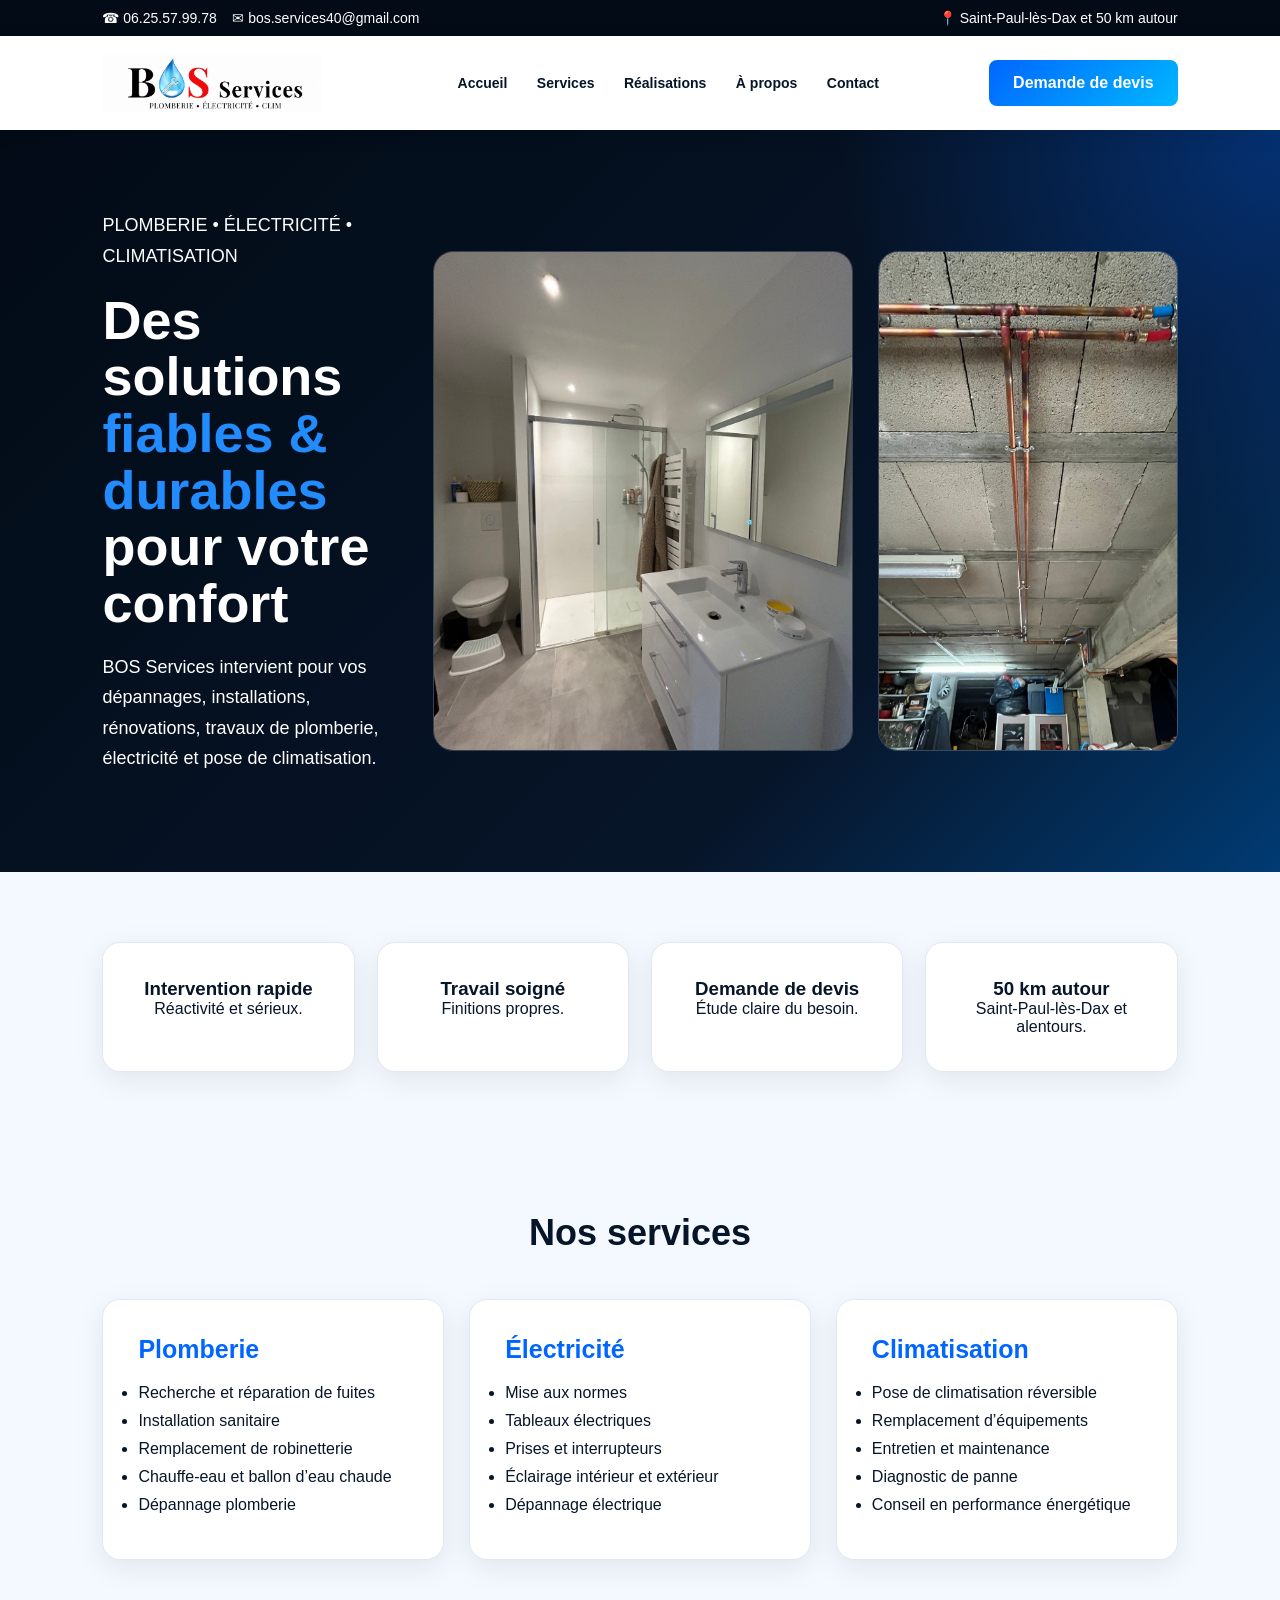
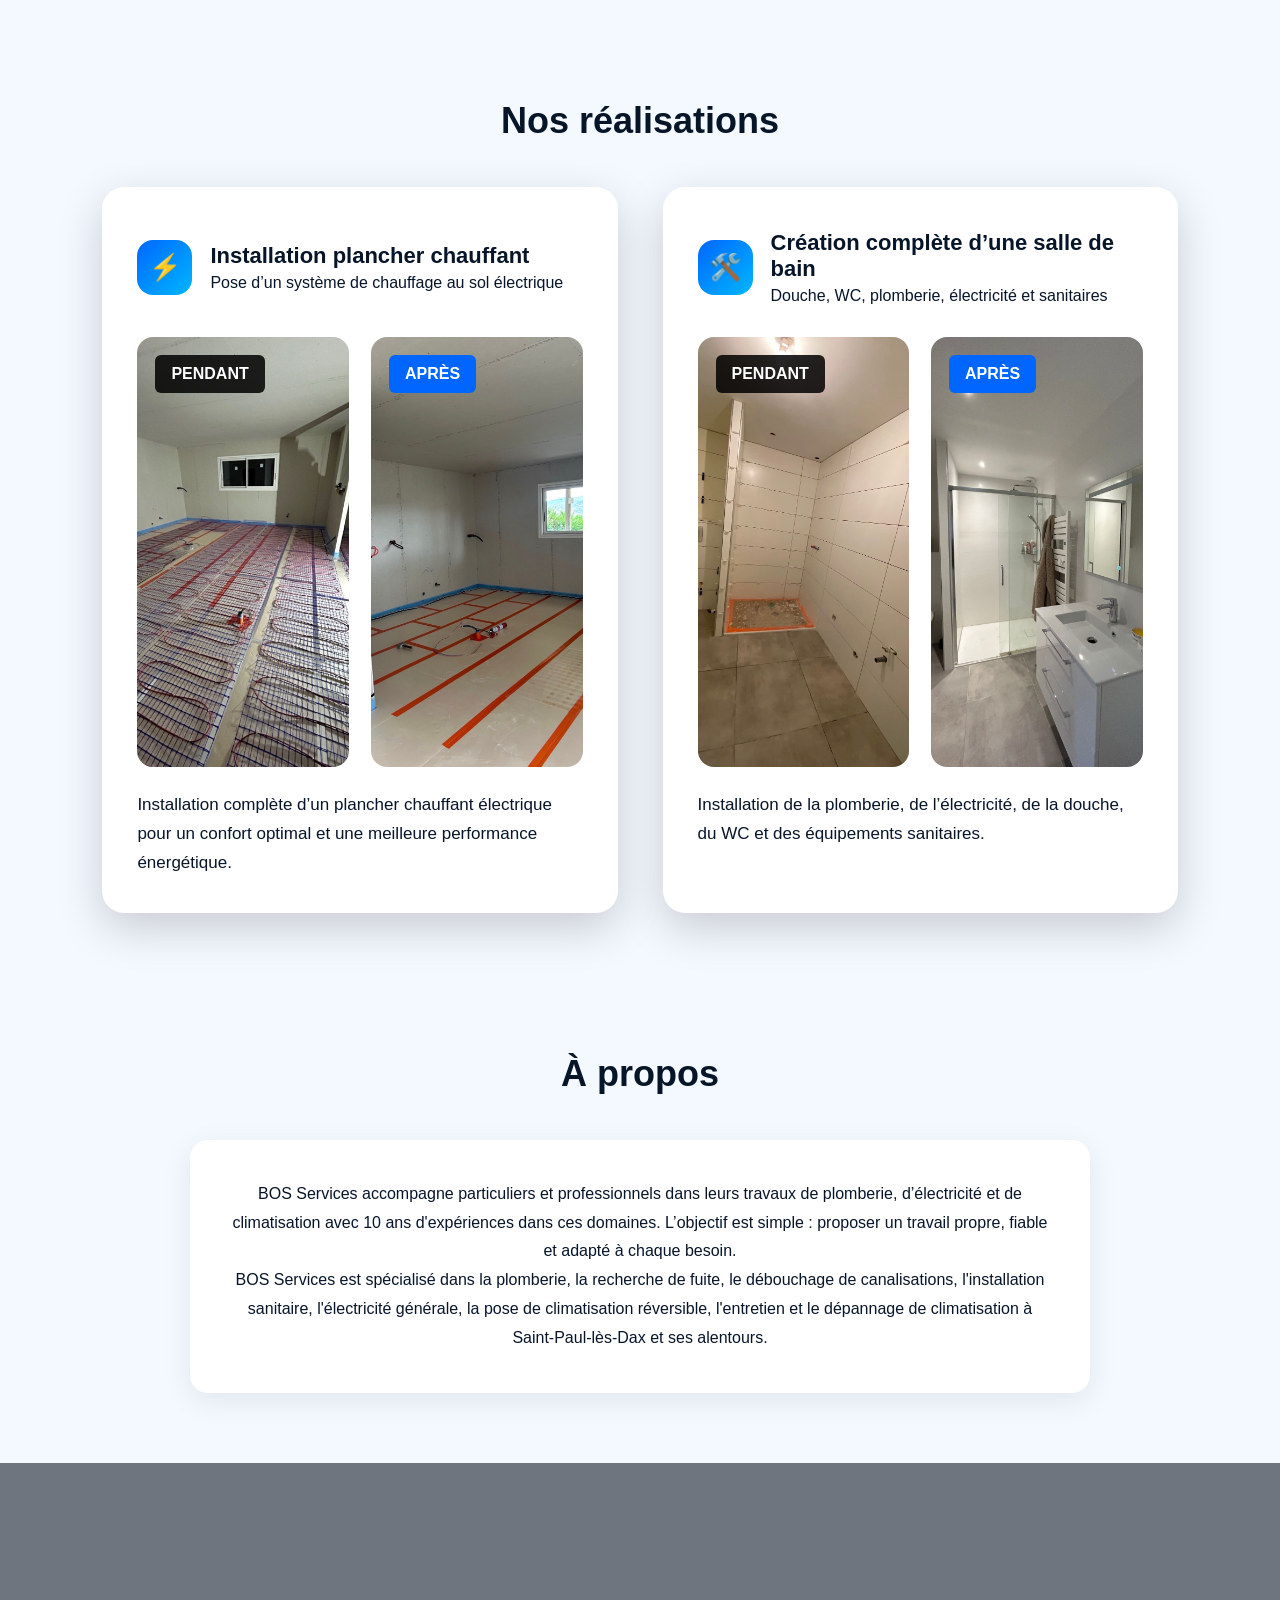
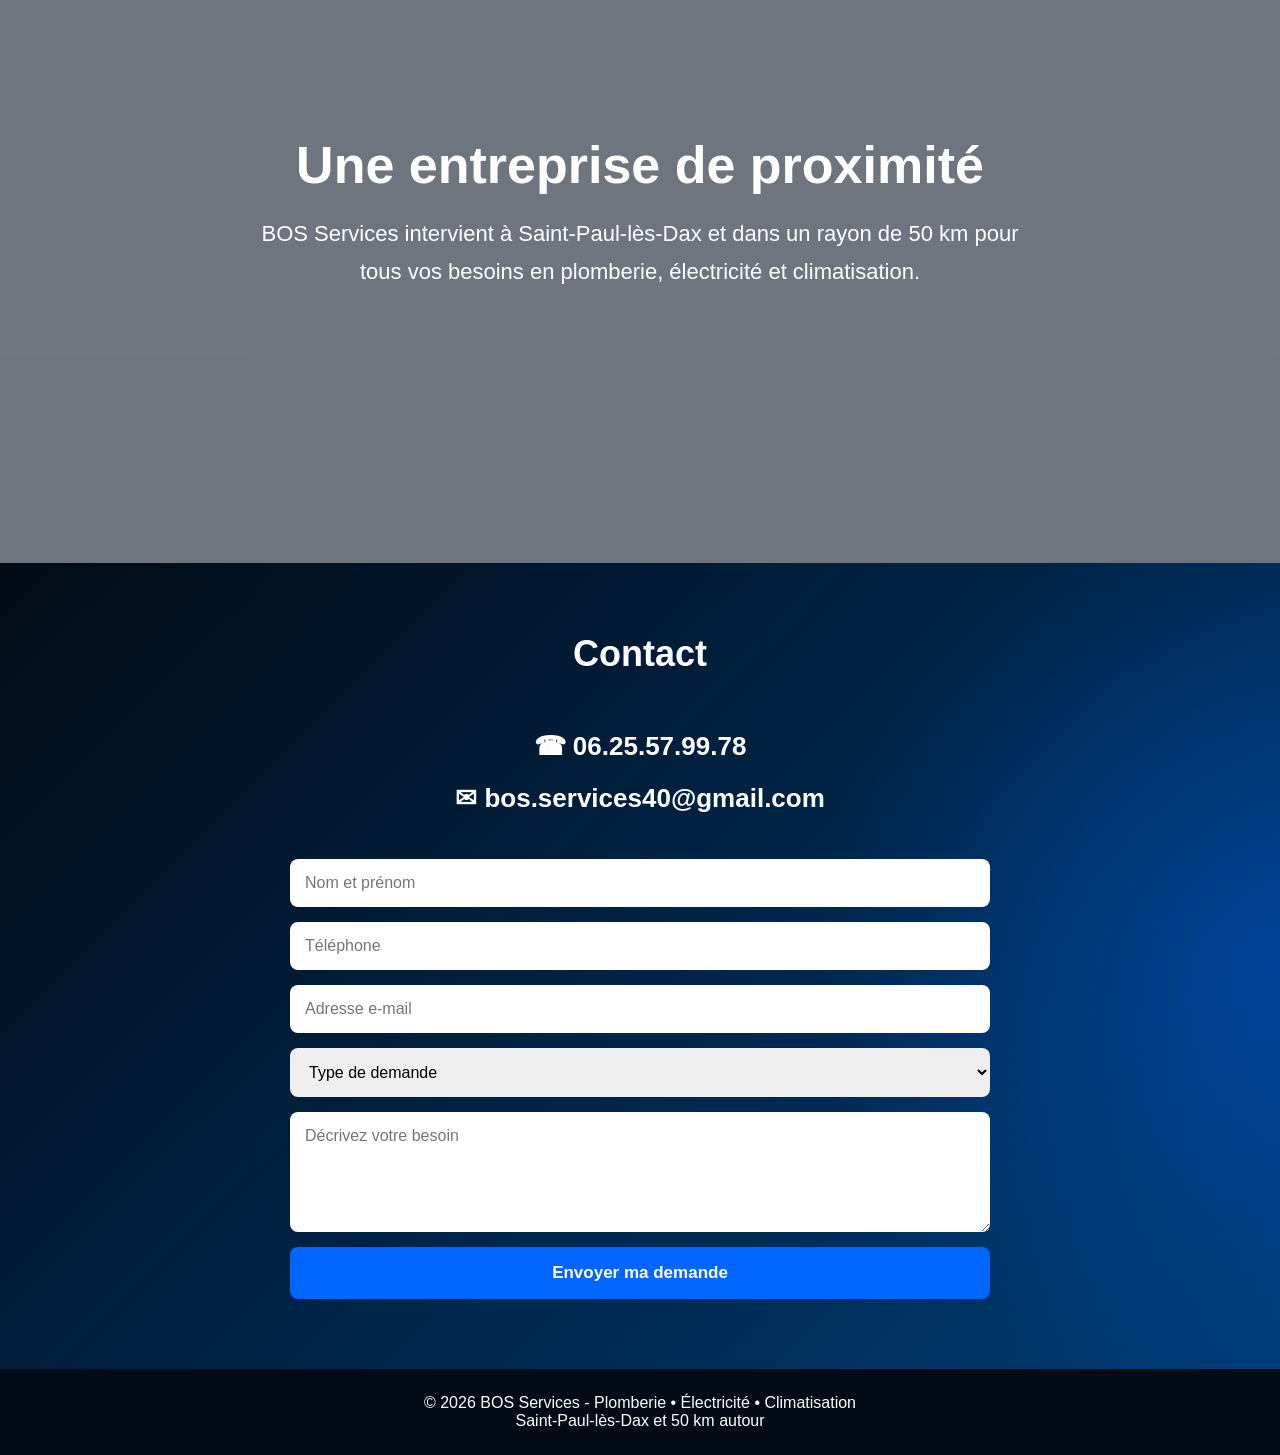
==== commit 0f767bb2: "Boutton devis enlever sur la page d'acceuil" ====
--- a/index.html
+++ b/index.html
@@ -2,6 +2,7 @@
 <html lang="fr">
 <head>
   <meta charset="UTF-8">
+  <meta name="viewport" content="width=device-width, initial-scale=1.0">
   <meta name="description" content="BOS Services intervient à Saint-Paul-lès-Dax et dans un rayon de 50 km pour vos travaux de plomberie, recherche de fuite, débouchage, électricité, climatisation, dépannage et rénovation.">
   <title>BOS Services | Plombier, Électricien et Climatisation à Saint-Paul-lès-Dax</title>
   <link rel="stylesheet" href="style.css">
@@ -35,7 +36,6 @@
         travaux de plomberie, électricité et pose de climatisation.
       </p>
       <br>
-      <a class="btn" href="#contact">Demander un devis</a>
     </div>
 
     <div class="hero-gallery">
@@ -184,28 +184,38 @@
 </section>
 
     <section class="contact" id="contact">
-    <h2>Contact</h2>
-
-    <div class="contact-box">
-      <p>☎ <a href="tel:0625579978">06.25.57.99.78</a></p>
-      <p>✉ <a href="mailto:bos.services40@gmail.com">bos.services40@gmail.com</a></p>
-    </div>
-
-    <form>
-      <input type="text" placeholder="Nom et prénom">
-      <input type="tel" placeholder="Téléphone">
-      <input type="email" placeholder="Adresse e-mail">
-      <select>
-        <option>Type de demande</option>
-        <option>Plomberie</option>
-        <option>Électricité</option>
-        <option>Climatisation</option>
-        <option>Autre</option>
-      </select>
-      <textarea rows="5" placeholder="Décrivez votre besoin"></textarea>
-      <button type="submit">Envoyer ma demande</button>
-    </form>
-  </section>
+  <h2>Contact</h2>
+
+  <div class="contact-box">
+    <p>☎ <a href="tel:0625579978">06.25.57.99.78</a></p>
+    <p>✉ <a href="mailto:bos.services40@gmail.com">bos.services40@gmail.com</a></p>
+  </div>
+
+  <form action="https://formsubmit.co/bos.services40@gmail.com" method="POST">
+
+    <input type="hidden" name="_captcha" value="false">
+    <input type="hidden" name="_subject" value="Nouvelle demande BOS Services">
+
+    <input type="text" name="Nom" placeholder="Nom et prénom" required>
+
+    <input type="tel" name="Téléphone" placeholder="Téléphone" required>
+
+    <input type="email" name="Email" placeholder="Adresse e-mail">
+
+    <select name="Service">
+      <option>Type de demande</option>
+      <option>Plomberie</option>
+      <option>Électricité</option>
+      <option>Climatisation</option>
+      <option>Autre</option>
+    </select>
+
+    <textarea name="Message" rows="5" placeholder="Décrivez votre besoin"></textarea>
+
+    <button type="submit">Envoyer ma demande</button>
+
+  </form>
+</section>
 
   <footer>
     <p>© 2026 BOS Services - Plomberie • Électricité • Climatisation</p>
--- a/style.css
+++ b/style.css
@@ -669,3 +669,307 @@
 }
 
 }
+
+.realisations-hero-mini {
+  padding: 60px 8%;
+  background:
+    radial-gradient(circle at top right, rgba(0,102,255,0.35), transparent 30%),
+    linear-gradient(135deg, #020b16, #071529 70%, #003b73);
+
+  text-align: center;
+  color: white;
+}
+
+.realisations-hero-mini h1 {
+  font-size: 42px;
+  margin: 10px 0;
+}
+
+.realisations-hero-mini p {
+  font-size: 16px;
+  color: #dbeafe;
+}
+
+.contact-two-columns {
+  display: grid;
+  grid-template-columns: 0.85fr 1.15fr;
+  gap: 35px;
+  padding: 80px 8%;
+}
+
+.contact-card {
+  background: white;
+  border-radius: 25px;
+  padding: 40px;
+  box-shadow: 0 15px 35px rgba(0,0,0,0.10);
+  border: 1px solid #e2e8f0;
+}
+
+.contact-identity {
+  text-align: center;
+}
+
+.contact-identity img {
+  width: 260px;
+  margin-bottom: 25px;
+}
+
+.contact-identity h2 {
+  margin-bottom: 5px;
+}
+
+.contact-role {
+  color: #0066ff;
+  font-weight: bold;
+  margin-bottom: 25px;
+}
+
+.contact-details {
+  background: #f4f8ff;
+  border-radius: 18px;
+  padding: 25px;
+  line-height: 2;
+  font-size: 18px;
+}
+
+.contact-details a {
+  color: #0066ff;
+  font-weight: bold;
+  text-decoration: none;
+}
+
+.contact-card form {
+  max-width: none;
+  margin-top: 25px;
+}
+
+@media(max-width:900px) {
+  .contact-two-columns {
+    grid-template-columns: 1fr;
+    padding: 50px 6%;
+  }
+
+  .contact-identity img {
+    width: 200px;
+  }
+}
+
+/* RESPONSIVE TABLETTE / MOBILE */
+
+@media (max-width: 1024px) {
+  header {
+    flex-direction: column;
+    gap: 18px;
+    padding: 18px 5%;
+  }
+
+  nav {
+    display: flex;
+    flex-wrap: wrap;
+    justify-content: center;
+    gap: 12px;
+  }
+
+  nav a {
+    margin-left: 0;
+    font-size: 14px;
+  }
+
+  .hero,
+  .realisations-grid,
+  .services {
+    grid-template-columns: 1fr;
+  }
+
+  .hero-gallery {
+    flex-direction: column;
+  }
+
+  .grande-bulle {
+    max-width: 100%;
+  }
+}
+
+@media (max-width: 600px) {
+  .topbar {
+    flex-direction: column;
+    text-align: center;
+    gap: 6px;
+    font-size: 13px;
+  }
+
+  header img {
+    width: 170px;
+  }
+
+  .btn {
+    padding: 12px 18px;
+    font-size: 14px;
+  }
+
+  section,
+  .realisation-content,
+  .page-realisations {
+    padding: 45px 5%;
+  }
+
+  .hero,
+  .realisations-hero-full {
+    min-height: auto;
+    padding: 70px 5%;
+  }
+
+  .hero h1,
+  .realisations-hero-full h1 {
+    font-size: 36px;
+  }
+
+  .hero p,
+  .realisations-hero-full span {
+    font-size: 16px;
+  }
+
+  .hero-gallery img,
+  .hero-gallery img:first-child,
+  .hero-gallery img:last-child {
+    width: 100%;
+    height: 360px;
+  }
+
+  .cards,
+  .services,
+  .service-gallery,
+  .partenaires-grid {
+    grid-template-columns: 1fr;
+  }
+
+  .service-bulle {
+    padding: 25px;
+  }
+
+  .service-header {
+    flex-direction: column;
+    text-align: center;
+  }
+
+  .service-header h2 {
+    text-align: center;
+    font-size: 28px;
+  }
+
+  .slider-container {
+    height: 360px;
+  }
+
+  .camion-parallax {
+    height: 420px;
+    background-attachment: scroll;
+  }
+
+  .overlay h2 {
+    font-size: 32px;
+  }
+
+  .overlay p {
+    font-size: 17px;
+  }
+
+  footer {
+    font-size: 14px;
+  }
+}
+.urgence-box{
+    background:#fff4e5;
+    border:2px solid #ff9800;
+    border-radius:15px;
+    padding:25px;
+    text-align:center;
+    margin-top:20px;
+}
+
+.urgence-box h3{
+    color:#ff6b00;
+    margin-bottom:10px;
+}
+
+.urgence-tel{
+    display:inline-block;
+    margin-top:15px;
+    font-size:28px;
+    font-weight:bold;
+    color:#0066ff;
+    text-decoration:none;
+}
+
+.instagram-premium{
+    margin-top:25px;
+}
+
+.instagram-left{
+    text-align:center;
+    max-width:700px;
+    margin:auto;
+}
+
+.instagram-logo{
+    width:110px;
+    height:110px;
+    margin:auto;
+    border-radius:30px;
+
+    background:linear-gradient(
+        45deg,
+        #f09433,
+        #e6683c,
+        #dc2743,
+        #cc2366,
+        #bc1888
+    );
+
+    display:flex;
+    justify-content:center;
+    align-items:center;
+}
+
+.instagram-left h3{
+    margin-top:25px;
+    font-size:34px;
+    color:#071529;
+}
+
+.instagram-left p{
+    margin-top:15px;
+    font-size:18px;
+    line-height:1.8;
+    color:#64748b;
+}
+
+.instagram-btn-premium{
+    display:inline-block;
+    margin-top:30px;
+
+    padding:18px 35px;
+
+    border-radius:14px;
+    text-decoration:none;
+
+    color:white;
+    font-weight:bold;
+    font-size:18px;
+
+    background:linear-gradient(
+        45deg,
+        #f09433,
+        #e6683c,
+        #dc2743,
+        #cc2366,
+        #bc1888
+    );
+
+    transition:.3s;
+}
+
+.instagram-btn-premium:hover{
+    transform:translateY(-4px);
+    box-shadow:0 15px 35px rgba(220,39,67,.35);
+}
